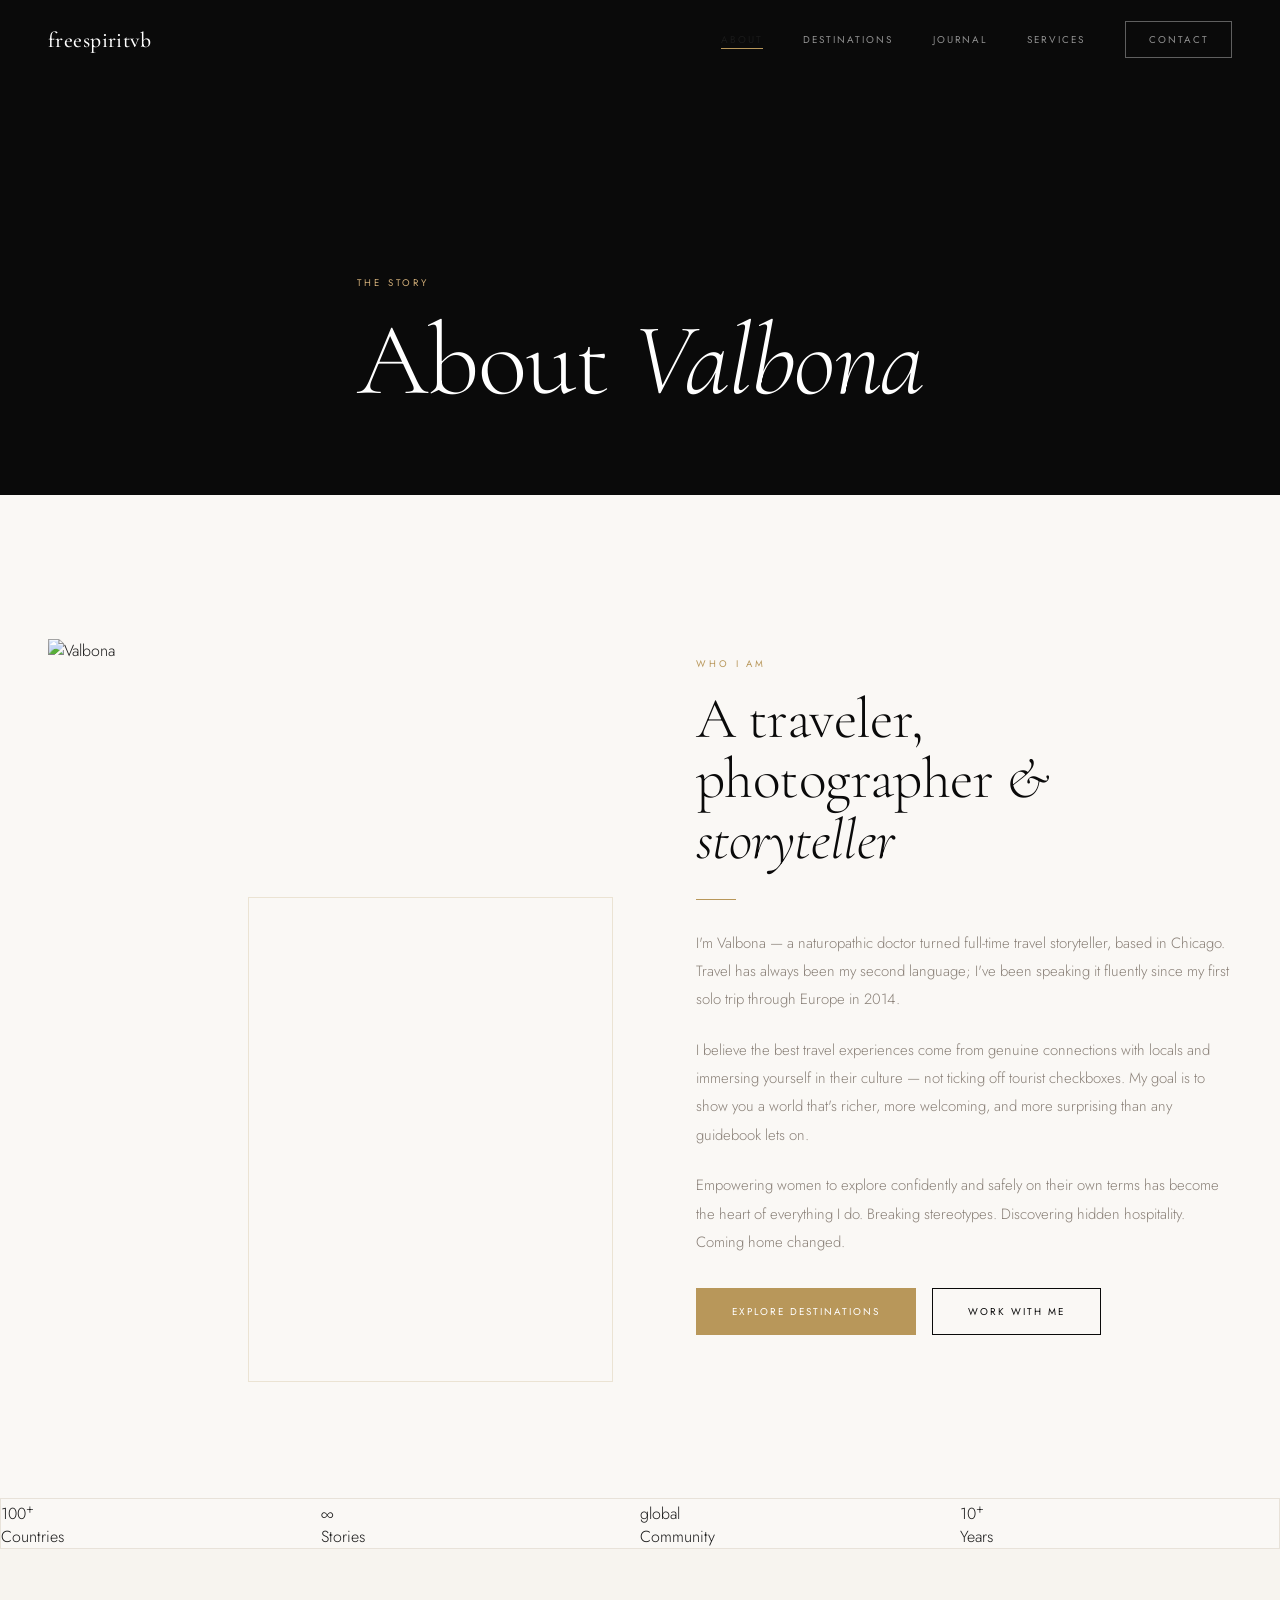
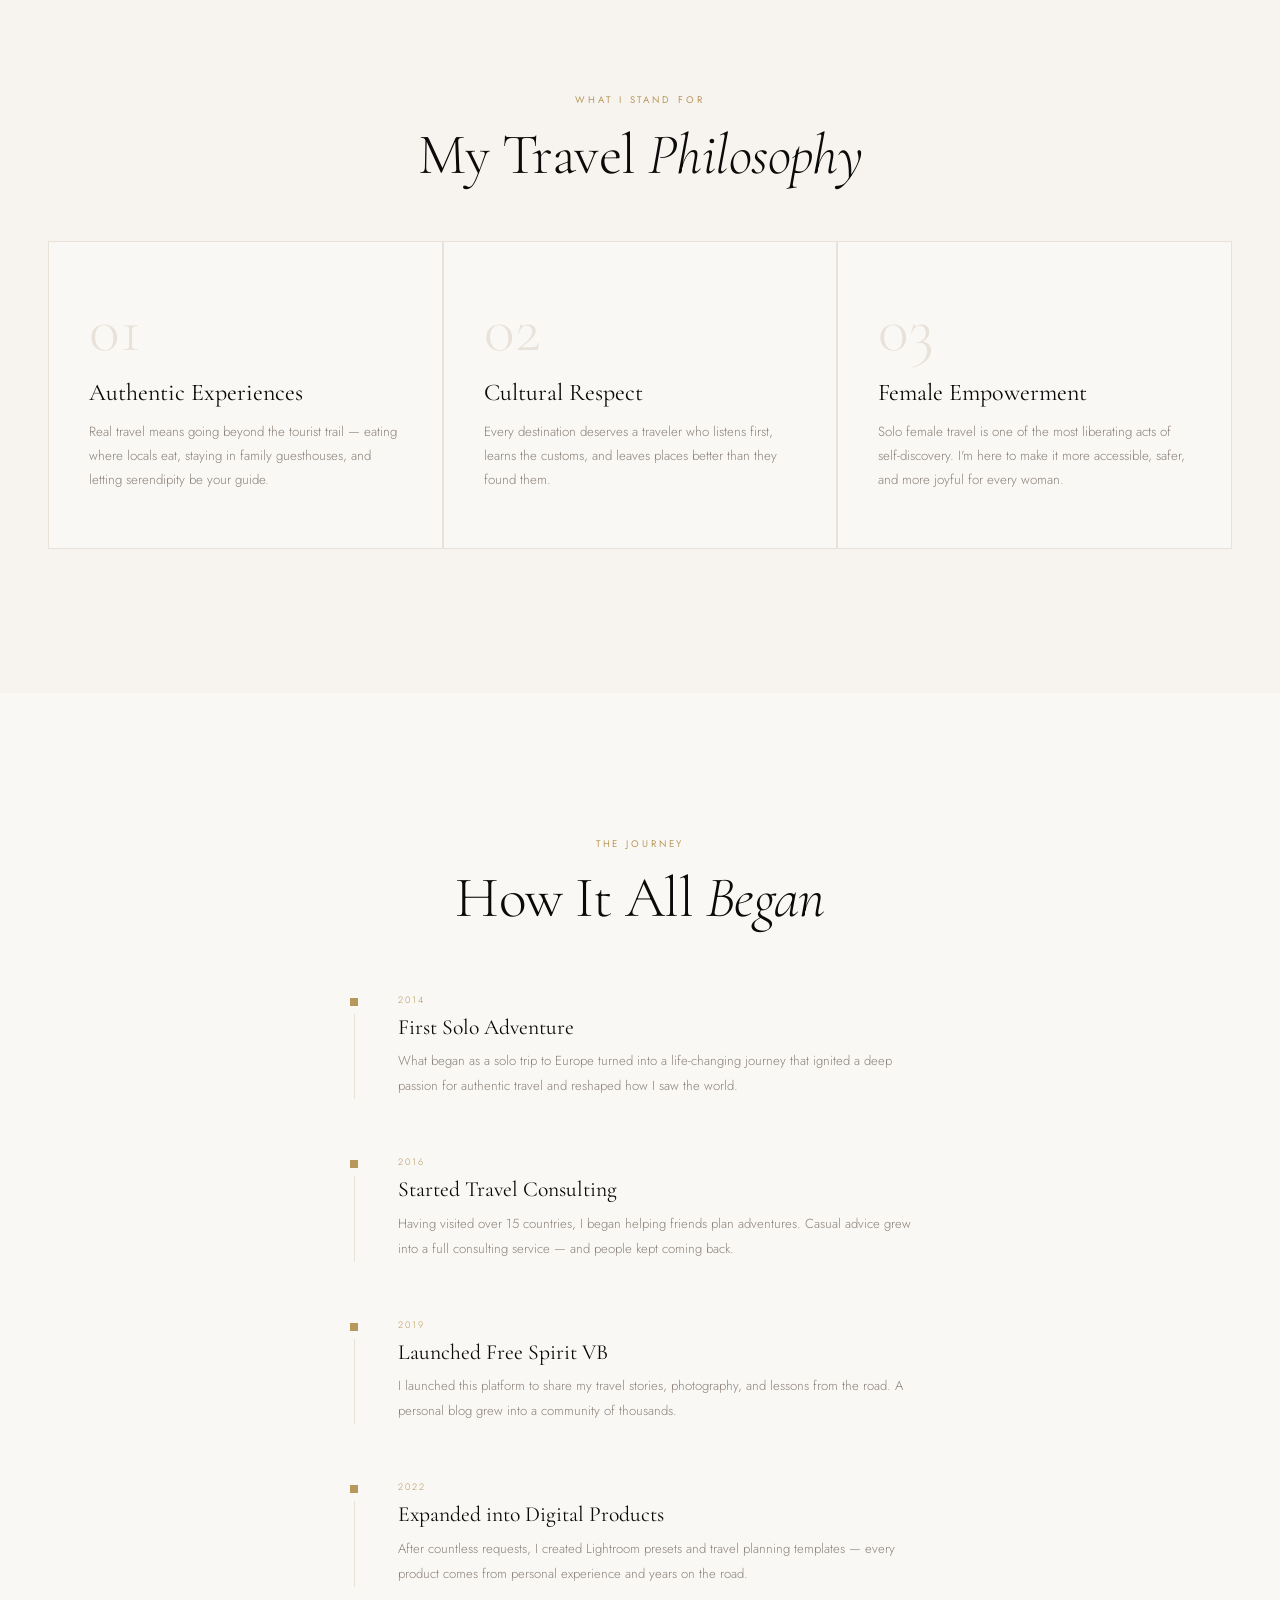
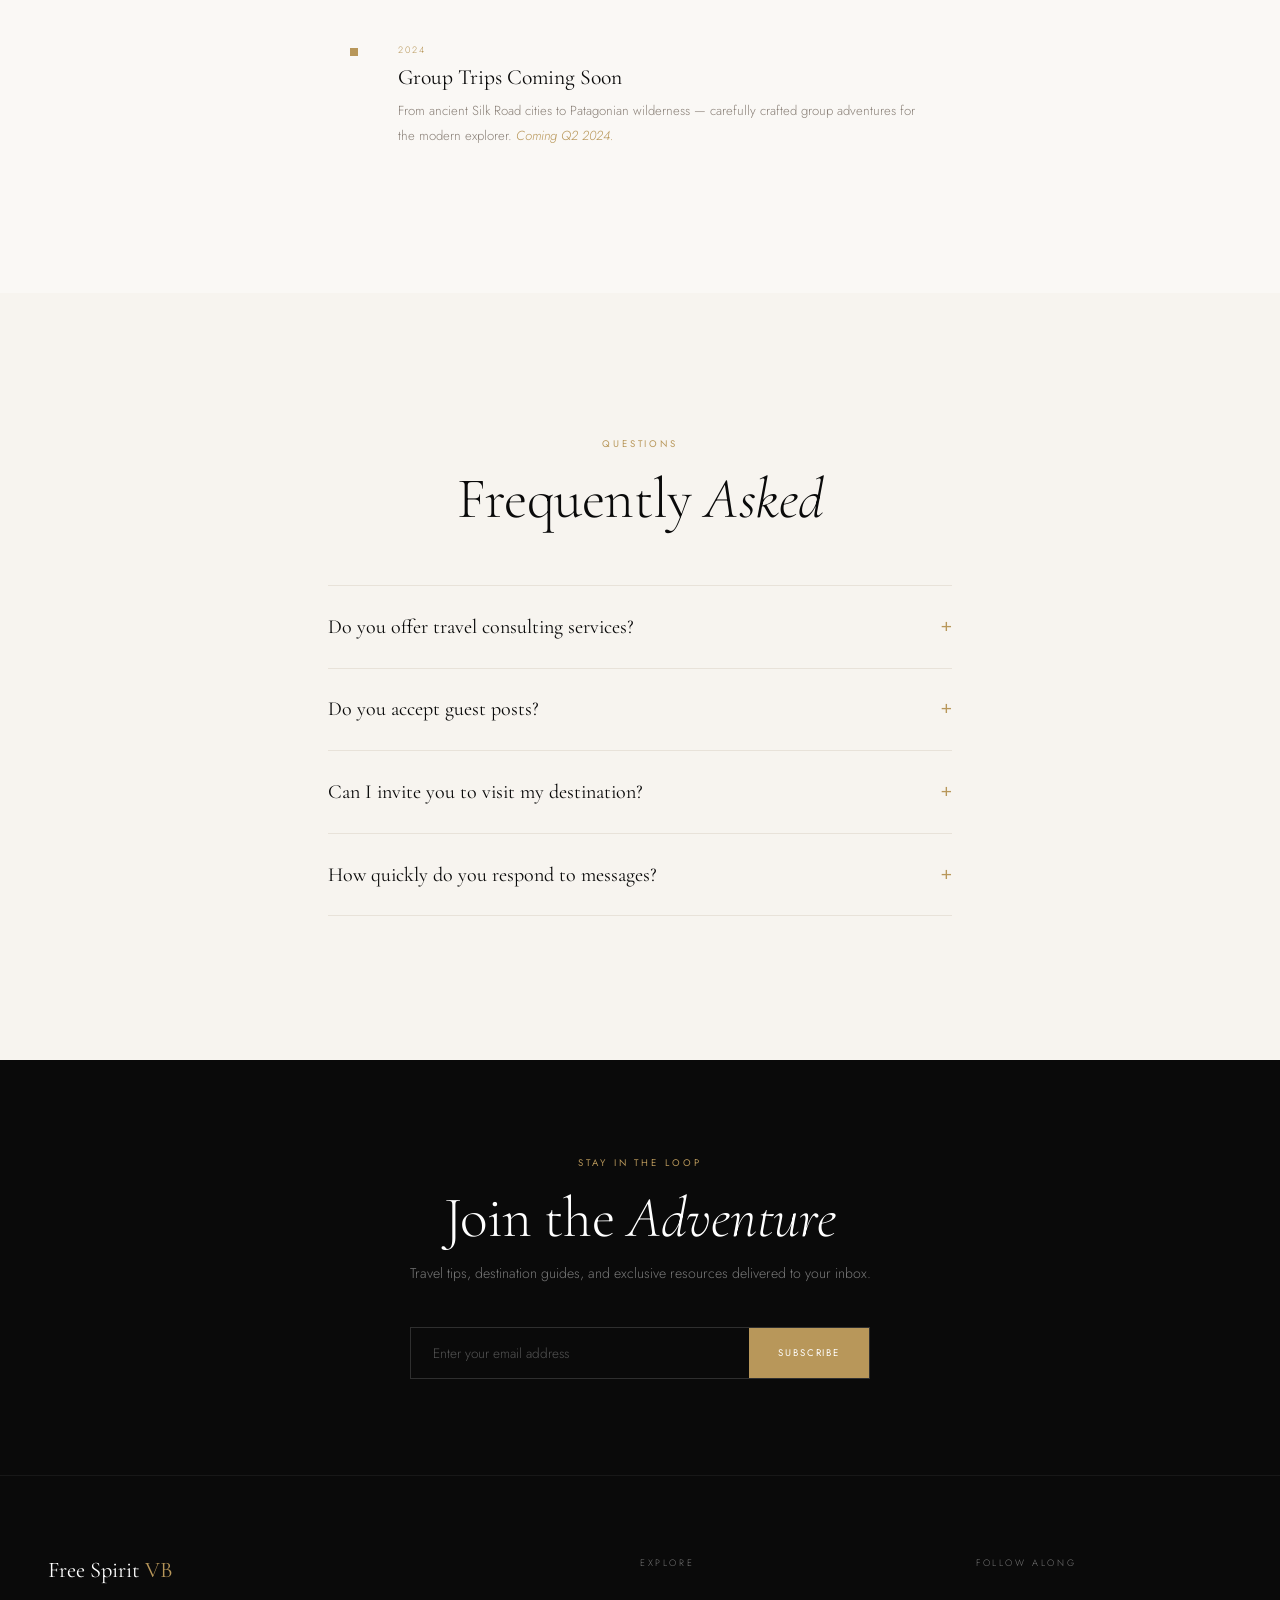
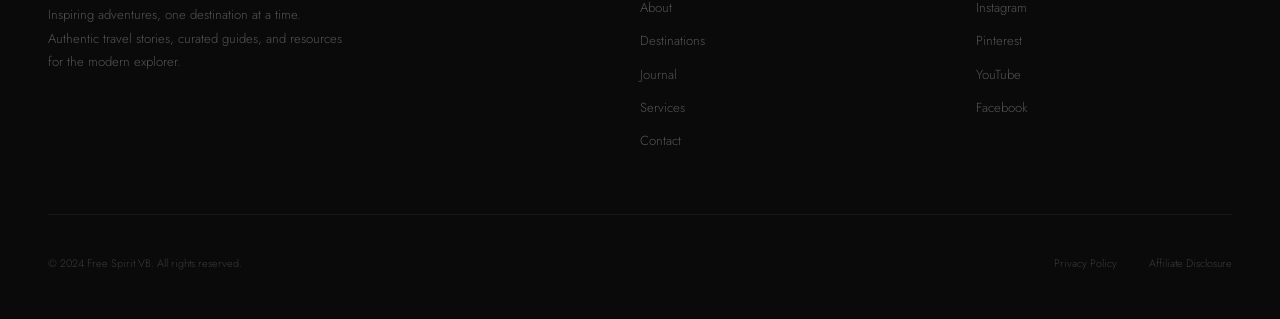
==== about.html @ e995cc36 "Update about.html" ====
<!DOCTYPE html>
<html lang="en">
<head>
  <meta charset="UTF-8" />
  <meta name="viewport" content="width=device-width, initial-scale=1.0" />
  <title>About — Free Spirit VB</title>
  <link rel="stylesheet" href="style.css" />
  <style>
    /* ---- ABOUT-SPECIFIC ---- */
    .about-intro { display: grid; grid-template-columns: 1fr 1fr; gap: 7rem; align-items: center; }
    .about-img-wrap { position: relative; }
    .about-img-wrap .img-zoom { aspect-ratio: 3/4; }
    .about-img-wrap .img-zoom img { width:100%;height:100%;object-fit:cover; }
    .about-frame { position:absolute;bottom:-1.8rem;right:-1.8rem;width:68%;height:68%;border:1px solid var(--border);z-index:-1; }
    .about-text p { font-size:.93rem;line-height:1.9;color:var(--text-muted);margin-bottom:1.4rem; }

    /* Values */
    .values-grid { display:grid;grid-template-columns:repeat(3,1fr);gap:2px;background:var(--stone-light);border:1px solid var(--stone-light); }
    .value-card { background:var(--warm-white);padding:3.5rem 2.5rem;transition:background .3s; }
    .value-card:hover { background:var(--off-white); }
    .value-num { font-family:'Cormorant Garamond',serif;font-size:4rem;font-weight:300;color:var(--stone-light);line-height:1;display:block;margin-bottom:1rem;transition:color .3s; }
    .value-card:hover .value-num { color:var(--gold);opacity:.4; }
    .value-title { font-family:'Cormorant Garamond',serif;font-size:1.5rem;font-weight:400;color:var(--black);margin-bottom:.8rem; }
    .value-desc { font-size:.83rem;line-height:1.8;color:var(--text-muted);font-weight:300; }

    /* Timeline */
    .timeline { max-width:580px;margin:0 auto; }
    .tl-item { display:flex;gap:2.5rem;padding-bottom:3.5rem;position:relative; }
    .tl-item:last-child { padding-bottom:0; }
    .tl-left { display:flex;flex-direction:column;align-items:center; }
    .tl-dot { width:8px;height:8px;background:var(--gold);border:1px solid var(--gold);flex-shrink:0;margin-top:5px; }
    .tl-line { width:1px;flex:1;background:var(--stone-light);margin-top:8px; }
    .tl-year { font-size:.58rem;letter-spacing:.2em;text-transform:uppercase;color:var(--gold);display:block;margin-bottom:.5rem; }
    .tl-title { font-family:'Cormorant Garamond',serif;font-size:1.35rem;font-weight:400;color:var(--black);margin-bottom:.6rem; }
    .tl-text { font-size:.82rem;line-height:1.9;color:var(--text-muted);font-weight:300; }

    /* Stats */
    .stats-bar { display:grid;grid-template-columns:repeat(4,1fr);border:1px solid var(--stone-light); }
    .stat-box { padding:3rem 2rem;text-align:center;border-right:1px solid var(--stone-light); }
    .stat-box:last-child { border-right:none; }
    .stat-n { font-family:'Cormorant Garamond',serif;font-size:3.2rem;font-weight:300;color:var(--black);line-height:1; }
    .stat-n sup { font-size:1.3rem;color:var(--gold); }
    .stat-l { font-size:.58rem;letter-spacing:.2em;text-transform:uppercase;color:var(--text-muted);margin-top:.5rem; }

    @media (max-width:1024px) {
      .about-intro { grid-template-columns:1fr;gap:3.5rem; }
      .about-frame { display:none; }
    }
    @media (max-width:768px) {
      .values-grid { grid-template-columns:1fr; }
      .stats-bar { grid-template-columns:repeat(2,1fr); }
      .stat-box:nth-child(2) { border-right:none; }
      .stat-box:nth-child(1),.stat-box:nth-child(2) { border-bottom:1px solid var(--stone-light); }
    }
  </style>
</head>
<body>



  <nav id="nav" class="nav-light">
    <a href="index.html" class="nav-logo">freespiritvb</a>
    <div class="nav-links">
      <a href="about.html" class="active">About</a>
      <a href="destinations.html">Destinations</a>
      <a href="journal.html">Journal</a>
      <a href="services.html">Services</a>
      <a href="contact.html" class="nav-cta">Contact</a>
    </div>
    <button class="menu-btn" id="menu-btn"><span></span><span></span></button>
  </nav>

  <div id="mobile-menu">
    <button id="mob-close" class="mob-close">✕</button>
    <a href="about.html">About</a>
    <a href="destinations.html">Destinations</a>
    <a href="journal.html">Journal</a>
    <a href="services.html">Services</a>
    <a href="contact.html">Contact</a>
  </div>

  <header class="page-hero">
    <div class="page-hero-bg" style="background-image:url('https://images.unsplash.com/photo-1488646953014-85cb44e25828?w=1800&q=80');"></div>
    <div class="page-hero-overlay"></div>
    <div class="page-hero-content container">
      <span class="eyebrow">The Story</span>
      <h1 class="section-title" style="color:#fff;font-size:clamp(3rem,8vw,7rem);">About <em>Valbona</em></h1>
    </div>
  </header>

  <section class="section-pad">
    <div class="container">
      <div class="about-intro">
        <div class="about-img-wrap reveal">
          <div class="img-zoom"><img src="https://images.unsplash.com/photo-1500835556837-99ac94a94552?w=900&q=85" alt="Valbona" loading="lazy"/></div>
          <div class="about-frame"></div>
        </div>
        <div class="reveal rv1">
          <span class="eyebrow">Who I Am</span>
          <h2 class="section-title">A traveler, photographer <em>& storyteller</em></h2>
          <span class="gold-line"></span>
          <div class="about-text">
            <p>I'm Valbona — a naturopathic doctor turned full-time travel storyteller, based in Chicago. Travel has always been my second language; I've been speaking it fluently since my first solo trip through Europe in 2014.</p>
            <p>I believe the best travel experiences come from genuine connections with locals and immersing yourself in their culture — not ticking off tourist checkboxes. My goal is to show you a world that's richer, more welcoming, and more surprising than any guidebook lets on.</p>
            <p>Empowering women to explore confidently and safely on their own terms has become the heart of everything I do. Breaking stereotypes. Discovering hidden hospitality. Coming home changed.</p>
          </div>
          <div style="display:flex;gap:1rem;flex-wrap:wrap;margin-top:2rem;">
            <a href="destinations.html" class="btn btn-gold">Explore Destinations</a>
            <a href="contact.html" class="btn btn-outline">Work With Me</a>
          </div>
        </div>
      </div>
    </div>
  </section>

  <div class="stats-bar reveal">
<div class="intro-stat"><div class="stat-num">100<sup>+</sup></div><div class="stat-lbl">Countries</div></div>
    <div class="intro-stat"><div class="stat-num">∞<sup></sup></div><div class="stat-lbl">Stories</div></div>
    <div class="intro-stat"><div class="stat-num">global<sup></sup></div><div class="stat-lbl">Community</div></div>
    <div class="intro-stat"><div class="stat-num">10<sup>+</sup></div><div class="stat-lbl">Years</div></div>
  </div>

  <section class="section-pad bg-off">
    <div class="container">
      <div style="text-align:center;margin-bottom:3.5rem;" class="reveal">
        <span class="eyebrow">What I Stand For</span>
        <h2 class="section-title">My Travel <em>Philosophy</em></h2>
      </div>
      <div class="values-grid reveal">
        <div class="value-card">
          <span class="value-num">01</span>
          <div class="value-title">Authentic Experiences</div>
          <p class="value-desc">Real travel means going beyond the tourist trail — eating where locals eat, staying in family guesthouses, and letting serendipity be your guide.</p>
        </div>
        <div class="value-card">
          <span class="value-num">02</span>
          <div class="value-title">Cultural Respect</div>
          <p class="value-desc">Every destination deserves a traveler who listens first, learns the customs, and leaves places better than they found them.</p>
        </div>
        <div class="value-card">
          <span class="value-num">03</span>
          <div class="value-title">Female Empowerment</div>
          <p class="value-desc">Solo female travel is one of the most liberating acts of self-discovery. I'm here to make it more accessible, safer, and more joyful for every woman.</p>
        </div>
      </div>
    </div>
  </section>

  <section class="section-pad">
    <div class="container">
      <div style="text-align:center;margin-bottom:4rem;" class="reveal">
        <span class="eyebrow">The Journey</span>
        <h2 class="section-title">How It All <em>Began</em></h2>
      </div>
      <div class="timeline">
        <div class="tl-item reveal">
          <div class="tl-left"><div class="tl-dot"></div><div class="tl-line"></div></div>
          <div><span class="tl-year">2014</span><div class="tl-title">First Solo Adventure</div><p class="tl-text">What began as a solo trip to Europe turned into a life-changing journey that ignited a deep passion for authentic travel and reshaped how I saw the world.</p></div>
        </div>
        <div class="tl-item reveal rv1">
          <div class="tl-left"><div class="tl-dot"></div><div class="tl-line"></div></div>
          <div><span class="tl-year">2016</span><div class="tl-title">Started Travel Consulting</div><p class="tl-text">Having visited over 15 countries, I began helping friends plan adventures. Casual advice grew into a full consulting service — and people kept coming back.</p></div>
        </div>
        <div class="tl-item reveal rv2">
          <div class="tl-left"><div class="tl-dot"></div><div class="tl-line"></div></div>
          <div><span class="tl-year">2019</span><div class="tl-title">Launched Free Spirit VB</div><p class="tl-text">I launched this platform to share my travel stories, photography, and lessons from the road. A personal blog grew into a community of thousands.</p></div>
        </div>
        <div class="tl-item reveal rv3">
          <div class="tl-left"><div class="tl-dot"></div><div class="tl-line"></div></div>
          <div><span class="tl-year">2022</span><div class="tl-title">Expanded into Digital Products</div><p class="tl-text">After countless requests, I created Lightroom presets and travel planning templates — every product comes from personal experience and years on the road.</p></div>
        </div>
        <div class="tl-item reveal rv4">
          <div class="tl-left"><div class="tl-dot"></div></div>
          <div><span class="tl-year">2024</span><div class="tl-title">Group Trips Coming Soon</div><p class="tl-text">From ancient Silk Road cities to Patagonian wilderness — carefully crafted group adventures for the modern explorer. <span style="color:var(--gold);font-style:italic;">Coming Q2 2024.</span></p></div>
        </div>
      </div>
    </div>
  </section>

  <section class="section-pad bg-off">
    <div class="container" style="max-width:720px;">
      <div style="text-align:center;margin-bottom:3.5rem;" class="reveal">
        <span class="eyebrow">Questions</span>
        <h2 class="section-title">Frequently <em>Asked</em></h2>
      </div>
      <div class="reveal">
        <div class="faq-item">
          <button class="faq-btn" data-faq="1"><span class="faq-question">Do you offer travel consulting services?</span><span class="faq-icon" id="faq-icon-1">+</span></button>
          <div id="faq-1" class="faq-body"><div><p>Yes! I offer one-on-one travel consulting calls where we discuss your upcoming trip, review your itinerary, and I share insider tips based on your interests and travel style.</p></div></div>
        </div>
        <div class="faq-item">
          <button class="faq-btn" data-faq="2"><span class="faq-question">Do you accept guest posts?</span><span class="faq-icon" id="faq-icon-2">+</span></button>
          <div id="faq-2" class="faq-body"><div><p>I occasionally feature guest posts from fellow travelers with unique perspectives. Reach out through the contact page with your pitch — I love featuring diverse voices in the community.</p></div></div>
        </div>
        <div class="faq-item">
          <button class="faq-btn" data-faq="3"><span class="faq-question">Can I invite you to visit my destination?</span><span class="faq-icon" id="faq-icon-3">+</span></button>
          <div id="faq-3" class="faq-body"><div><p>I'm open to press trips and partnerships that align with my values of authentic travel, cultural respect, and sustainable tourism. Use the contact page to get in touch.</p></div></div>
        </div>
        <div class="faq-item">
          <button class="faq-btn" data-faq="4"><span class="faq-question">How quickly do you respond to messages?</span><span class="faq-icon" id="faq-icon-4">+</span></button>
          <div id="faq-4" class="faq-body"><div><p>I typically respond within 24–48 hours. During active travel periods response times may be slightly longer — I appreciate your patience.</p></div></div>
        </div>
      </div>
    </div>
  </section>

  <div class="newsletter-strip reveal">
    <div class="container">
      <span class="eyebrow" style="color:var(--gold);">Stay in the Loop</span>
      <h2 class="section-title" style="color:#fff;margin-bottom:.8rem;">Join the <em>Adventure</em></h2>
      <p>Travel tips, destination guides, and exclusive resources delivered to your inbox.</p>
      <div class="newsletter-form">
        <input type="email" placeholder="Enter your email address" />
        <button type="button">Subscribe</button>
      </div>
    </div>
  </div>

  <footer>
    <div class="footer-inner">
      <div class="footer-grid">
        <div>
          <a href="index.html" class="footer-logo">Free Spirit <span class="accent">VB</span></a>
          <p class="footer-desc">Inspiring adventures, one destination at a time. Authentic travel stories, curated guides, and resources for the modern explorer.</p>
        </div>
        <div>
          <div class="footer-heading">Explore</div>
          <div class="footer-links">
            <a href="about.html">About</a>
            <a href="destinations.html">Destinations</a>
            <a href="journal.html">Journal</a>
            <a href="services.html">Services</a>
            <a href="contact.html">Contact</a>
          </div>
        </div>
        <div>
          <div class="footer-heading">Follow Along</div>
          <div class="footer-links">
            <a href="#">Instagram</a><a href="#">Pinterest</a><a href="#">YouTube</a><a href="#">Facebook</a>
          </div>
        </div>
      </div>
      <div class="footer-bottom">
        <p class="footer-copy">&copy; 2024 Free Spirit VB. All rights reserved.</p>
        <div class="footer-legal"><a href="#">Privacy Policy</a><a href="#">Affiliate Disclosure</a></div>
      </div>
    </div>
  </footer>

  <script src="main.js"></script>
</body>
</html>
---- style.css ----
/* ============================================
   FREE SPIRIT VB — Shared Styles
   Modern Minimalist Luxury
   ============================================ */

@import url('https://fonts.googleapis.com/css2?family=Cormorant+Garamond:ital,wght@0,300;0,400;0,500;0,600;1,300;1,400;1,500&family=Jost:wght@200;300;400;500&family=Parisienne&display=swap');

/* ===== RESET & BASE ===== */
*, *::before, *::after { box-sizing: border-box; margin: 0; padding: 0; }
html { scroll-behavior: smooth; font-size: 16px; }
body {
  font-family: 'Jost', sans-serif;
  font-weight: 300;
  color: var(--text);
  background: var(--warm-white);
  -webkit-font-smoothing: antialiased;
  cursor: url('data:image/svg+xml;utf8,<svg xmlns="http://www.w3.org/2000/svg" width="24" height="24" viewBox="0 0 24 24"><path d="M 2 2 L 14 14 L 9 14 L 12 21 L 9 22 L 6 15 L 2 19 Z" fill="white" stroke="rgba(0,0,0,0.25)" stroke-width="1"/></svg>') 2 2, auto !important;
}

/* Use the standard OS pointing hand for links and buttons */
a, button, [role="button"], input, select, textarea {
  cursor: pointer !important;
}
img { display: block; max-width: 100%; }
a { text-decoration: none; }
::selection { background: var(--gold); color: #fff; }

/* ===== TOKENS ===== */
:root {
  --black:       #0a0a0a;
  --off-white:   #f7f4ef;
  --warm-white:  #faf8f5;
  --stone:       #c8bfb0;
  --stone-light: #e8e2d9;
  --gold:        #b8975a;
  --gold-light:  #d4b07a;
  --text:        #1a1a1a;
  --text-muted:  #8a8078;
  --border:      rgba(184,151,90,0.22);

  --nav-h: 80px;
  --max-w: 1280px;
  --pad-x: 3rem;
  --section: 9rem;
  --section-sm: 6rem;
}

/* ===== TYPOGRAPHY ===== */
h1, h2, h3, h4 { font-family: 'Cormorant Garamond', serif; font-weight: 400; }
.script  { font-family: 'Parisienne', cursive; }

.eyebrow {
  display: block;
  font-family: 'Jost', sans-serif;
  font-size: 0.6rem;
  font-weight: 400;
  letter-spacing: 0.3em;
  text-transform: uppercase;
  color: var(--gold);
  margin-bottom: 1.1rem;
}
.section-title {
  font-size: clamp(2.2rem, 4.5vw, 4rem);
  font-weight: 300;
  line-height: 1.05;
  letter-spacing: -0.01em;
  color: var(--black);
}
.section-title em { font-style: italic; }
.gold-line {
  display: block;
  width: 40px;
  height: 1px;
  background: var(--gold);
  margin: 1.8rem 0;
}
.lead {
  font-size: 0.95rem;
  line-height: 1.9;
  color: var(--text-muted);
  font-weight: 300;
}

/* ===== LAYOUT ===== */
.container {
  max-width: var(--max-w);
  margin: 0 auto;
  padding: 0 var(--pad-x);
}
.section-pad  { padding: var(--section) 0; }
.section-sm   { padding: var(--section-sm) 0; }
.bg-off       { background: var(--off-white); }
.bg-dark      { background: var(--black); }

/* ===== CUSTOM CURSOR ===== */
.cursor {
  width: 8px; height: 8px;
  background: var(--gold);
  border-radius: 50%;
  position: fixed; top: 0; left: 0;
  pointer-events: none; z-index: 9999;
  transform: translate(-50%,-50%);
  transition: width .3s, height .3s;
  mix-blend-mode: multiply;
}
.cursor-ring {
  width: 34px; height: 34px;
  border: 1px solid var(--gold);
  border-radius: 50%;
  position: fixed; top: 0; left: 0;
  pointer-events: none; z-index: 9998;
  transform: translate(-50%,-50%);
  transition: all .12s ease;
  opacity: .45;
}

/* ===== NAVIGATION ===== */
#nav {
  position: fixed; top: 0; inset-inline: 0;
  z-index: 200;
  height: var(--nav-h);
  display: flex; align-items: center; justify-content: space-between;
  padding: 0 var(--pad-x);
  transition: background .5s, border-color .5s;
  border-bottom: 1px solid transparent;
}
#nav.scrolled {
  background: rgba(250,248,245,.93);
  backdrop-filter: blur(20px);
  border-color: var(--border);
}
#nav.scrolled .nav-logo { color: var(--black); }
#nav.scrolled .nav-links a { color: var(--text-muted); }
#nav.scrolled .nav-links a:hover { color: var(--black); }
#nav.scrolled .nav-cta { border-color: var(--black); color: var(--black); }

/* Light (over dark hero) */
.nav-light .nav-logo { color: #fff; }
.nav-light .nav-logo .accent { color: var(--gold-light); }
.nav-light .nav-links a { color: rgba(255,255,255,.55); }
.nav-light .nav-links a:hover { color: #fff; }
.nav-light .nav-cta { border-color: rgba(255,255,255,.35); color: #fff; }
.nav-light .menu-btn span { background: #fff; }

/* Dark (over light bg) */
.nav-dark .nav-logo { color: var(--black); }
.nav-dark .nav-logo .accent { color: var(--gold); }
.nav-dark .nav-links a { color: var(--text-muted); }
.nav-dark .nav-links a:hover { color: var(--black); }
.nav-dark .nav-cta { border-color: var(--black); color: var(--black); }
.nav-dark .menu-btn span { background: var(--black); }

.nav-logo {
  font-family: 'Cormorant Garamond', serif;
  font-size: 1.35rem;
  font-weight: 500;
  letter-spacing: .02em;
  color: #fff;
  transition: color .3s;
}
.nav-logo .accent { color: var(--gold-light); }
.nav-links { display: flex; align-items: center; gap: 2.5rem; }
.nav-links a {
  font-size: 0.62rem;
  font-weight: 400;
  letter-spacing: .2em;
  text-transform: uppercase;
  color: rgba(255,255,255,.55);
  transition: color .3s;
  position: relative;
}
.nav-links a::after {
  content: '';
  position: absolute; bottom: -2px; left: 0; right: 0;
  height: 1px; background: var(--gold);
  transform: scaleX(0); transform-origin: left;
  transition: transform .3s cubic-bezier(.16,1,.3,1);
}
.nav-links a:hover::after, .nav-links a.active::after { transform: scaleX(1); }
.nav-links a.active { color: inherit; }
.nav-cta {
  font-size: 0.62rem;
  font-weight: 400;
  letter-spacing: .2em;
  text-transform: uppercase;
  color: #fff;
  border: 1px solid rgba(255,255,255,.35);
  padding: .6rem 1.4rem;
  transition: all .3s;
  
}
.nav-cta:hover { background: #fff; color: var(--black) !important; }
.nav-cta::after { display: none !important; }

/* Mobile menu btn */
.menu-btn {
  display: none; flex-direction: column; gap: 5px;
  background: none; border: none;  padding: 4px;
}
.menu-btn span { display: block; width: 22px; height: 1px; background: #fff; transition: all .3s; }
#mobile-menu {
  display: none; position: fixed; inset: 0; z-index: 199;
  background: var(--off-white);
  padding: 7rem 2rem 3rem;
  flex-direction: column; gap: 2rem;
}
#mobile-menu.open { display: flex; }
#mobile-menu a {
  font-family: 'Cormorant Garamond', serif;
  font-size: 2.8rem; font-weight: 300;
  color: var(--black);
  transition: color .3s;
}
#mobile-menu a:hover { color: var(--gold); }
#mobile-menu .mob-close {
  position: absolute; top: 2rem; right: 2rem;
  font-size: 1.5rem; color: var(--text-muted); 
  background: none; border: none;
}

/* ===== PAGE HERO (inner pages) ===== */
.page-hero {
  min-height: 55vh;
  display: flex; align-items: flex-end;
  position: relative; overflow: hidden;
  background: var(--black);
  padding-bottom: 5rem;
}
.page-hero-bg {
  position: absolute; inset: 0;
  background-size: cover; background-position: center;
  opacity: .4;
}
.page-hero-overlay {
  position: absolute; inset: 0;
  background: linear-gradient(to bottom, rgba(10,10,10,.25) 0%, rgba(10,10,10,.65) 100%);
}
.page-hero-content {
  position: relative; z-index: 1;
}
.page-hero-content .eyebrow { color: var(--gold-light); }
.page-hero-content .section-title { color: #fff; font-size: clamp(3rem, 7vw, 6.5rem); }

/* ===== BUTTONS ===== */
.btn {
  display: inline-flex; align-items: center; gap: .5rem;
  font-family: 'Jost', sans-serif;
  font-size: 0.62rem;
  font-weight: 400;
  letter-spacing: .2em;
  text-transform: uppercase;
  padding: .95rem 2.2rem;

  transition: all .35s cubic-bezier(.16,1,.3,1);
}
.btn-gold  { background: var(--gold); color: #fff; border: 1px solid var(--gold); }
.btn-gold:hover { background: var(--gold-light); border-color: var(--gold-light); transform: translateY(-2px); }
.btn-dark  { background: var(--black); color: #fff; border: 1px solid var(--black); }
.btn-dark:hover { background: #222; transform: translateY(-2px); }
.btn-outline { border: 1px solid var(--black); color: var(--black); }
.btn-outline:hover { background: var(--black); color: #fff; }
.btn-outline-light { border: 1px solid rgba(255,255,255,.35); color: #fff; }
.btn-outline-light:hover { background: #fff; color: var(--black); }

/* ===== SCROLL REVEAL ===== */
.reveal {
  opacity: 0; transform: translateY(22px);
  transition: opacity .8s cubic-bezier(.16,1,.3,1), transform .8s cubic-bezier(.16,1,.3,1);
}
.reveal.visible { opacity: 1; transform: none; }
.rv1 { transition-delay: .1s; }
.rv2 { transition-delay: .2s; }
.rv3 { transition-delay: .3s; }
.rv4 { transition-delay: .4s; }

/* ===== NEWSLETTER STRIP ===== */
.newsletter-strip {
  background: var(--black);
  text-align: center;
  padding: 6rem 2rem;
}
.newsletter-strip .section-title { color: #fff; margin-bottom: 1rem; }
.newsletter-strip p { color: rgba(255,255,255,.45); font-size: .88rem; line-height: 1.8; max-width: 480px; margin: 0 auto 2.5rem; }
.newsletter-form {
  display: flex; max-width: 460px; margin: 0 auto;
  border: 1px solid rgba(255,255,255,.15);
}
.newsletter-form input {
  flex: 1; background: transparent; border: none;
  color: #fff; font-family: 'Jost', sans-serif;
  font-size: .85rem; font-weight: 300;
  padding: .95rem 1.4rem; outline: none;
}
.newsletter-form input::placeholder { color: rgba(255,255,255,.3); }
.newsletter-form button {
  background: var(--gold); border: none; color: #fff;
  padding: .95rem 1.8rem;
  font-family: 'Jost', sans-serif; font-size: .6rem;
  letter-spacing: .2em; text-transform: uppercase; font-weight: 400;
 transition: background .3s; white-space: nowrap;
}
.newsletter-form button:hover { background: var(--gold-light); }

/* ===== FOOTER ===== */
footer {
  background: var(--black);
  border-top: 1px solid rgba(255,255,255,.06);
  padding: 5rem var(--pad-x) 3rem;
}
.footer-inner {
  max-width: var(--max-w); margin: 0 auto;
}
.footer-grid {
  display: grid; grid-template-columns: 2fr 1fr 1fr;
  gap: 5rem; margin-bottom: 4rem;
}
.footer-logo {
  font-family: 'Cormorant Garamond', serif;
  font-size: 1.4rem; font-weight: 400;
  color: #fff; display: block; margin-bottom: 1.25rem;
}
.footer-logo .accent { color: var(--gold); }
.footer-desc { font-size: .82rem; line-height: 1.8; color: rgba(255,255,255,.3); max-width: 300px; font-weight: 300; }
.footer-heading { font-size: .58rem; letter-spacing: .28em; text-transform: uppercase; color: rgba(255,255,255,.45); margin-bottom: 1.8rem; }
.footer-links { display: flex; flex-direction: column; gap: .9rem; }
.footer-links a { font-size: .82rem; color: rgba(255,255,255,.3); transition: color .3s; font-weight: 300; }
.footer-links a:hover { color: var(--gold-light); }
.footer-bottom {
  padding-top: 2.5rem;
  border-top: 1px solid rgba(255,255,255,.06);
  display: flex; align-items: center; justify-content: space-between;
}
.footer-copy { font-size: .68rem; color: rgba(255,255,255,.2); }
.footer-legal { display: flex; gap: 2rem; }
.footer-legal a { font-size: .68rem; color: rgba(255,255,255,.2); transition: color .3s; }
.footer-legal a:hover { color: var(--gold); }

/* ===== FAQ ===== */
.faq-item { border-bottom: 1px solid var(--stone-light); }
.faq-item:first-child { border-top: 1px solid var(--stone-light); }
.faq-btn {
  width: 100%; display: flex; align-items: center; justify-content: space-between;
  padding: 1.8rem 0; background: none; border: none; text-align: left;
}
.faq-question { font-family: 'Cormorant Garamond', serif; font-size: 1.25rem; font-weight: 400; color: var(--black); }
.faq-icon { font-size: 1.2rem; color: var(--gold); transition: transform .3s; flex-shrink: 0; margin-left: 2rem; font-weight: 300; }
.faq-icon.open { transform: rotate(45deg); }
.faq-body {
  display: grid; grid-template-rows: 0fr;
  transition: grid-template-rows .4s cubic-bezier(.16,1,.3,1);
}
.faq-body.open { grid-template-rows: 1fr; }
.faq-body > div { overflow: hidden; }
.faq-body p { padding-bottom: 1.8rem; font-size: .85rem; line-height: 1.9; color: var(--text-muted); font-weight: 300; max-width: 600px; }

/* ===== CARD HELPERS ===== */
.img-zoom { overflow: hidden; }
.img-zoom img { transition: transform .8s cubic-bezier(.16,1,.3,1); }
.img-zoom:hover img { transform: scale(1.05); }

/* ===== RESPONSIVE ===== */
@media (max-width: 1024px) {
  :root { --pad-x: 2rem; }
  .footer-grid { grid-template-columns: 1fr 1fr; gap: 3rem; }
}
@media (max-width: 768px) {
  :root { --pad-x: 1.5rem; --section: 5rem; --section-sm: 4rem; }
  .menu-btn { display: flex; }
  .nav-links { display: none; }
  body { cursor: auto; }
  .cursor, .cursor-ring { display: none; }
  .footer-grid { grid-template-columns: 1fr; gap: 2.5rem; }
  .footer-bottom { flex-direction: column; gap: 1rem; text-align: center; }
  footer { padding: 4rem var(--pad-x) 2.5rem; }
  .newsletter-form { flex-direction: column; border: none; }
  .newsletter-form input { border: 1px solid rgba(255,255,255,.15); }
  .newsletter-form button { padding: 1rem; }
}
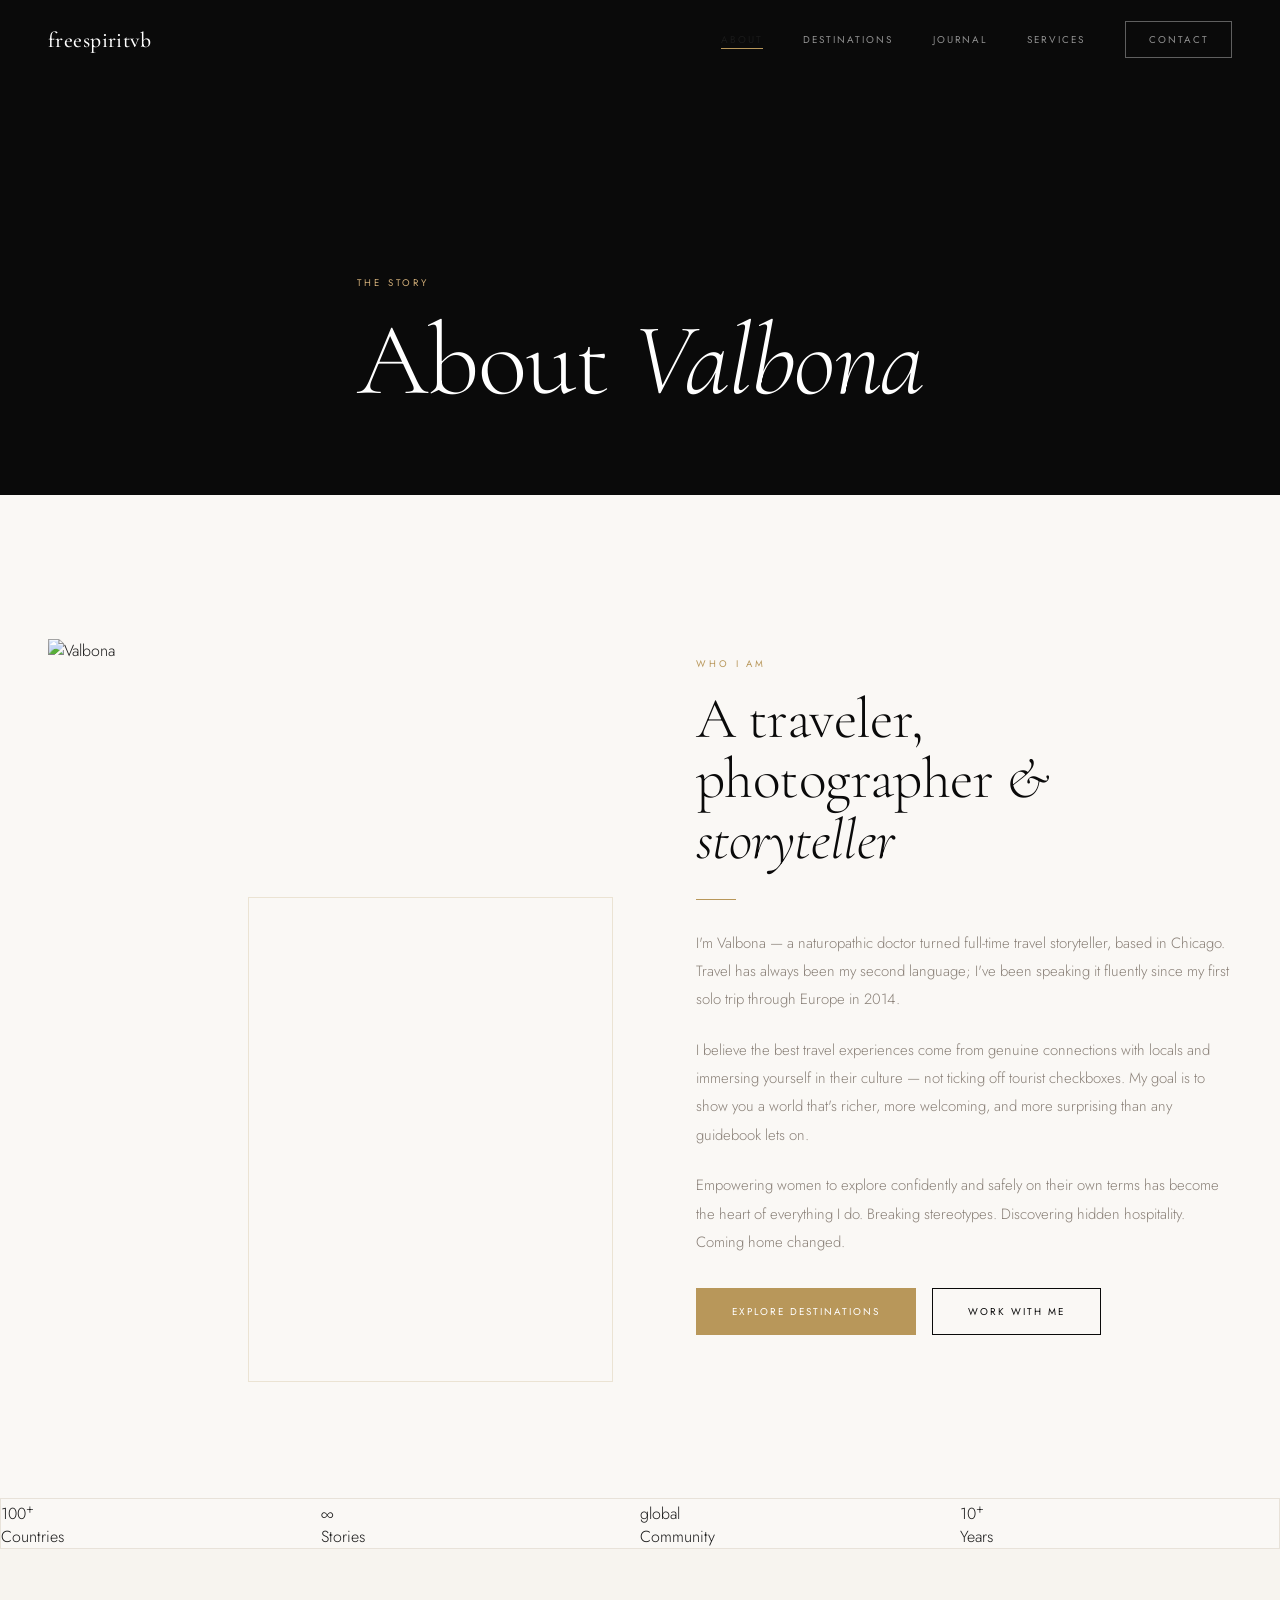
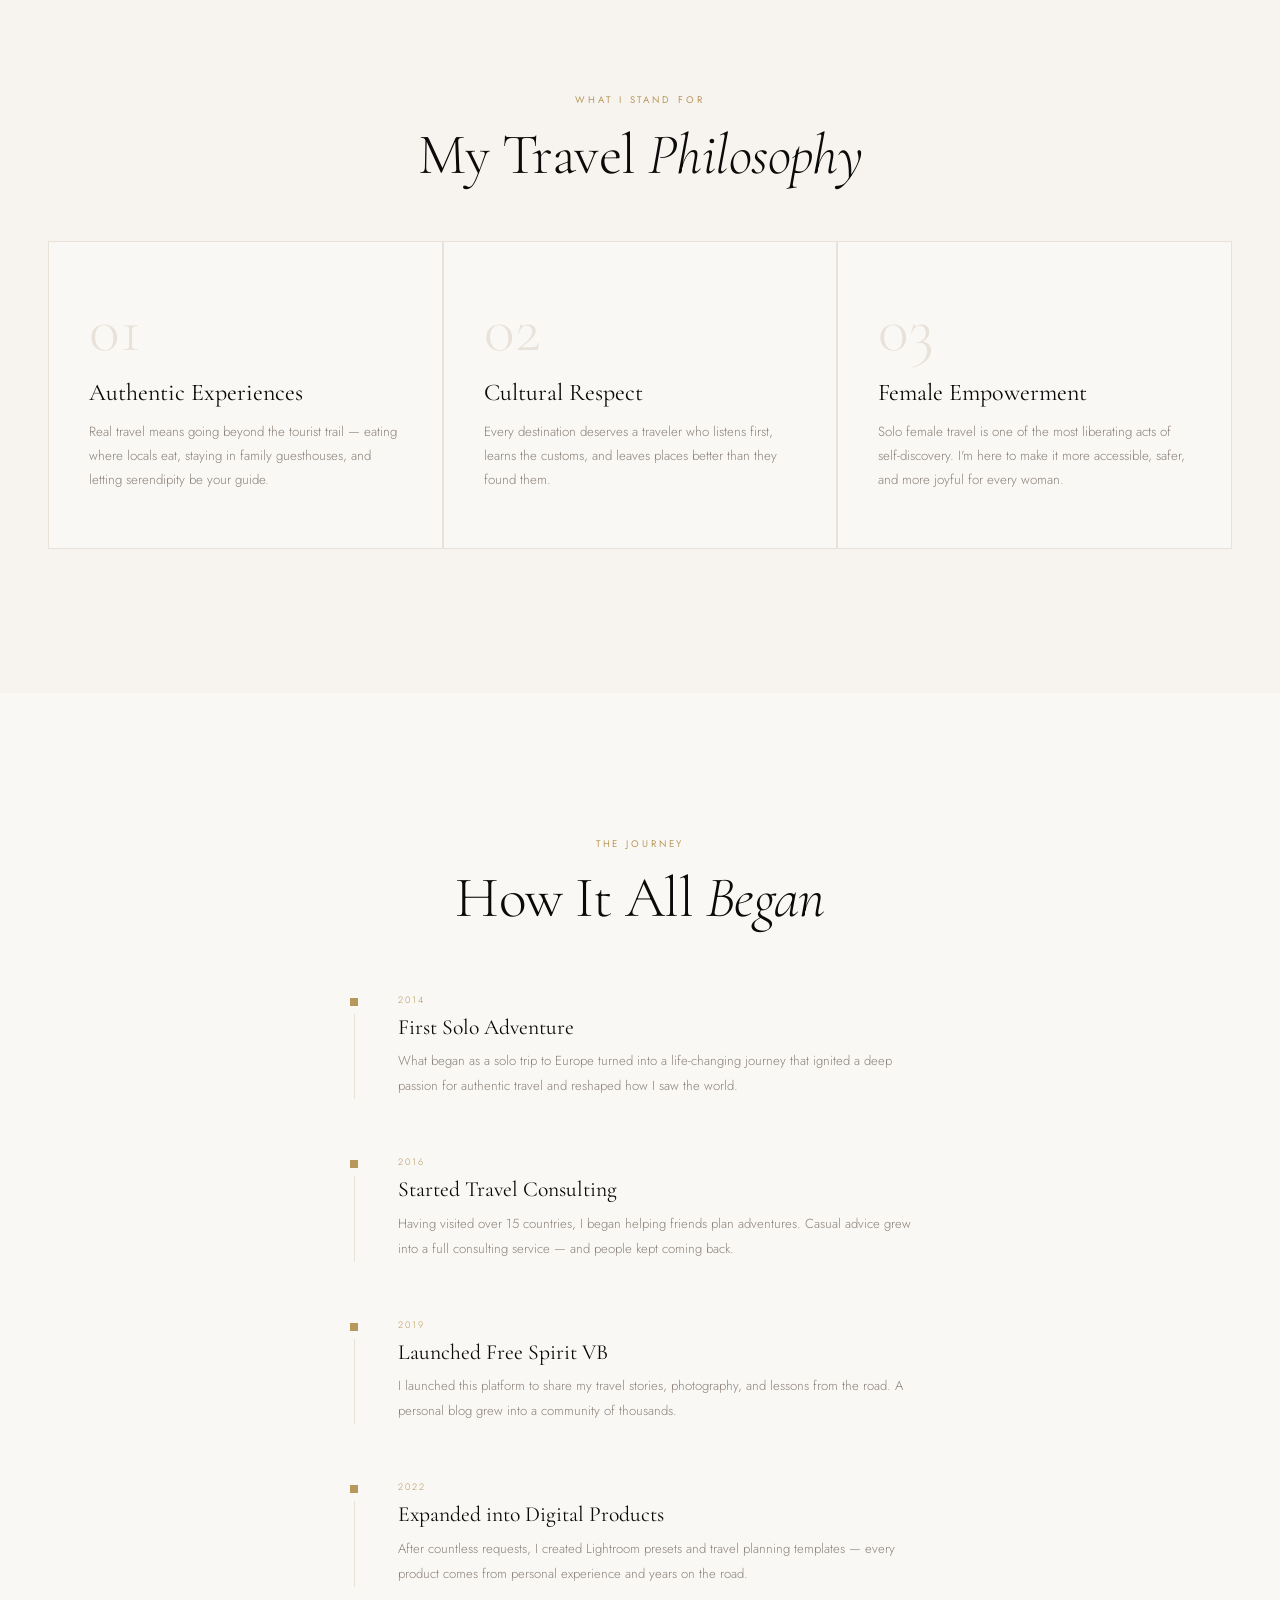
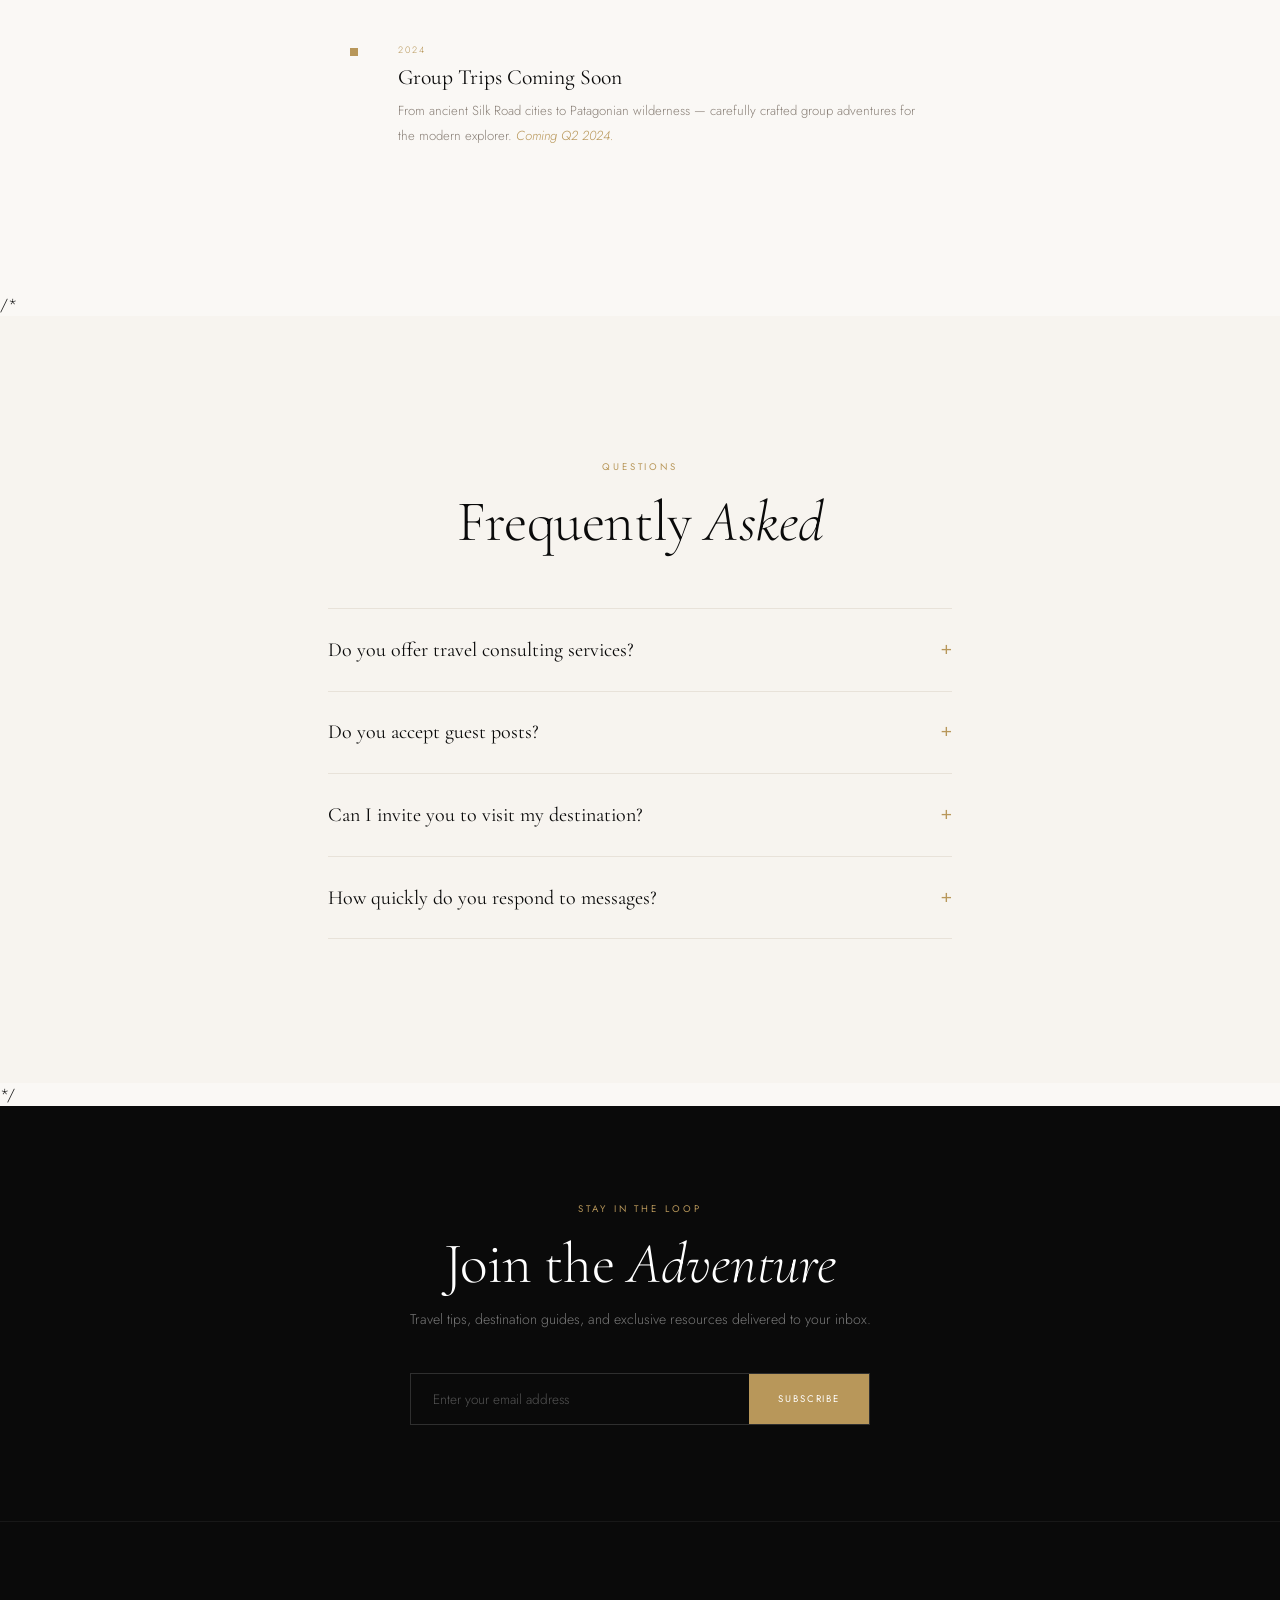
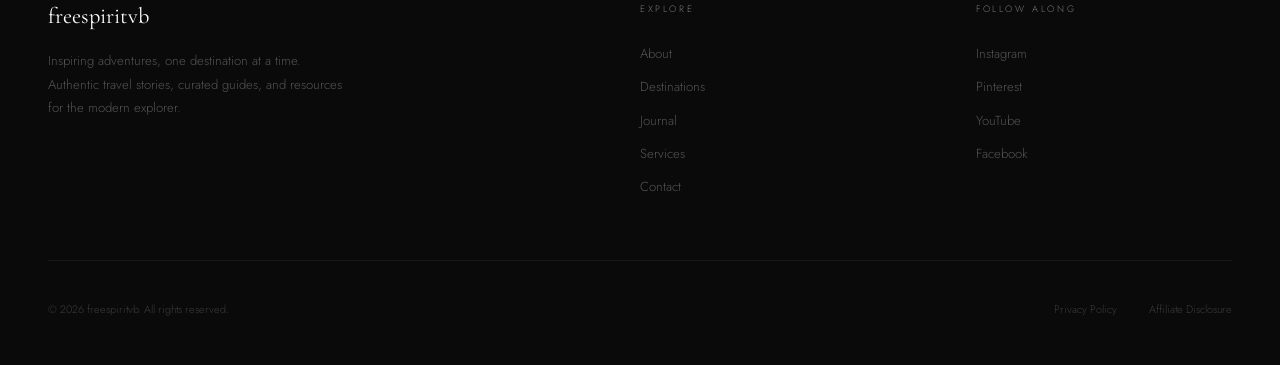
==== commit cca3d63a: "Update about.html" ====
--- a/about.html
+++ b/about.html
@@ -177,6 +177,7 @@
     </div>
   </section>
 
+  /*
   <section class="section-pad bg-off">
     <div class="container" style="max-width:720px;">
       <div style="text-align:center;margin-bottom:3.5rem;" class="reveal">
@@ -203,6 +204,7 @@
       </div>
     </div>
   </section>
+  */ 
 
   <div class="newsletter-strip reveal">
     <div class="container">
@@ -220,7 +222,7 @@
     <div class="footer-inner">
       <div class="footer-grid">
         <div>
-          <a href="index.html" class="footer-logo">Free Spirit <span class="accent">VB</span></a>
+          <a href="index.html" class="footer-logo"> freespiritvb </a>
           <p class="footer-desc">Inspiring adventures, one destination at a time. Authentic travel stories, curated guides, and resources for the modern explorer.</p>
         </div>
         <div>
@@ -241,7 +243,7 @@
         </div>
       </div>
       <div class="footer-bottom">
-        <p class="footer-copy">&copy; 2024 Free Spirit VB. All rights reserved.</p>
+        <p class="footer-copy">&copy; 2026 freespiritvb. All rights reserved.</p>
         <div class="footer-legal"><a href="#">Privacy Policy</a><a href="#">Affiliate Disclosure</a></div>
       </div>
     </div>
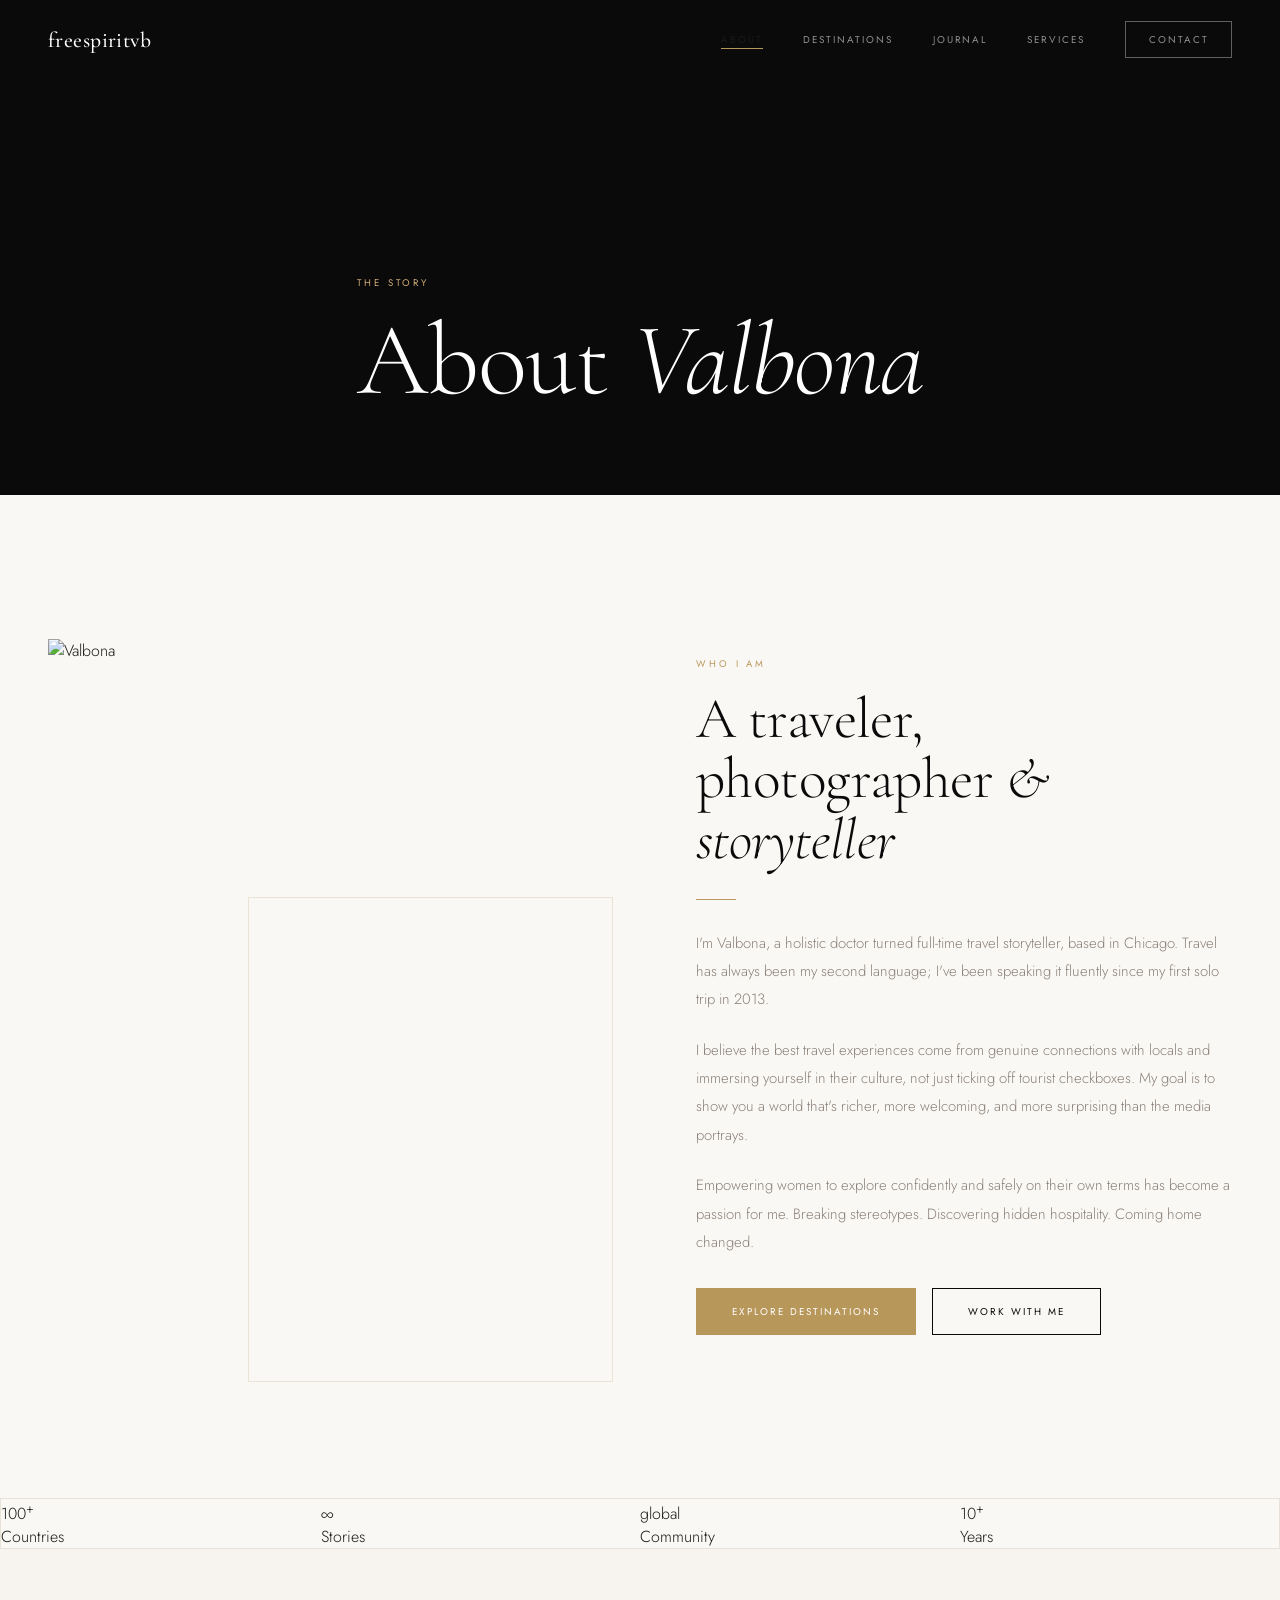
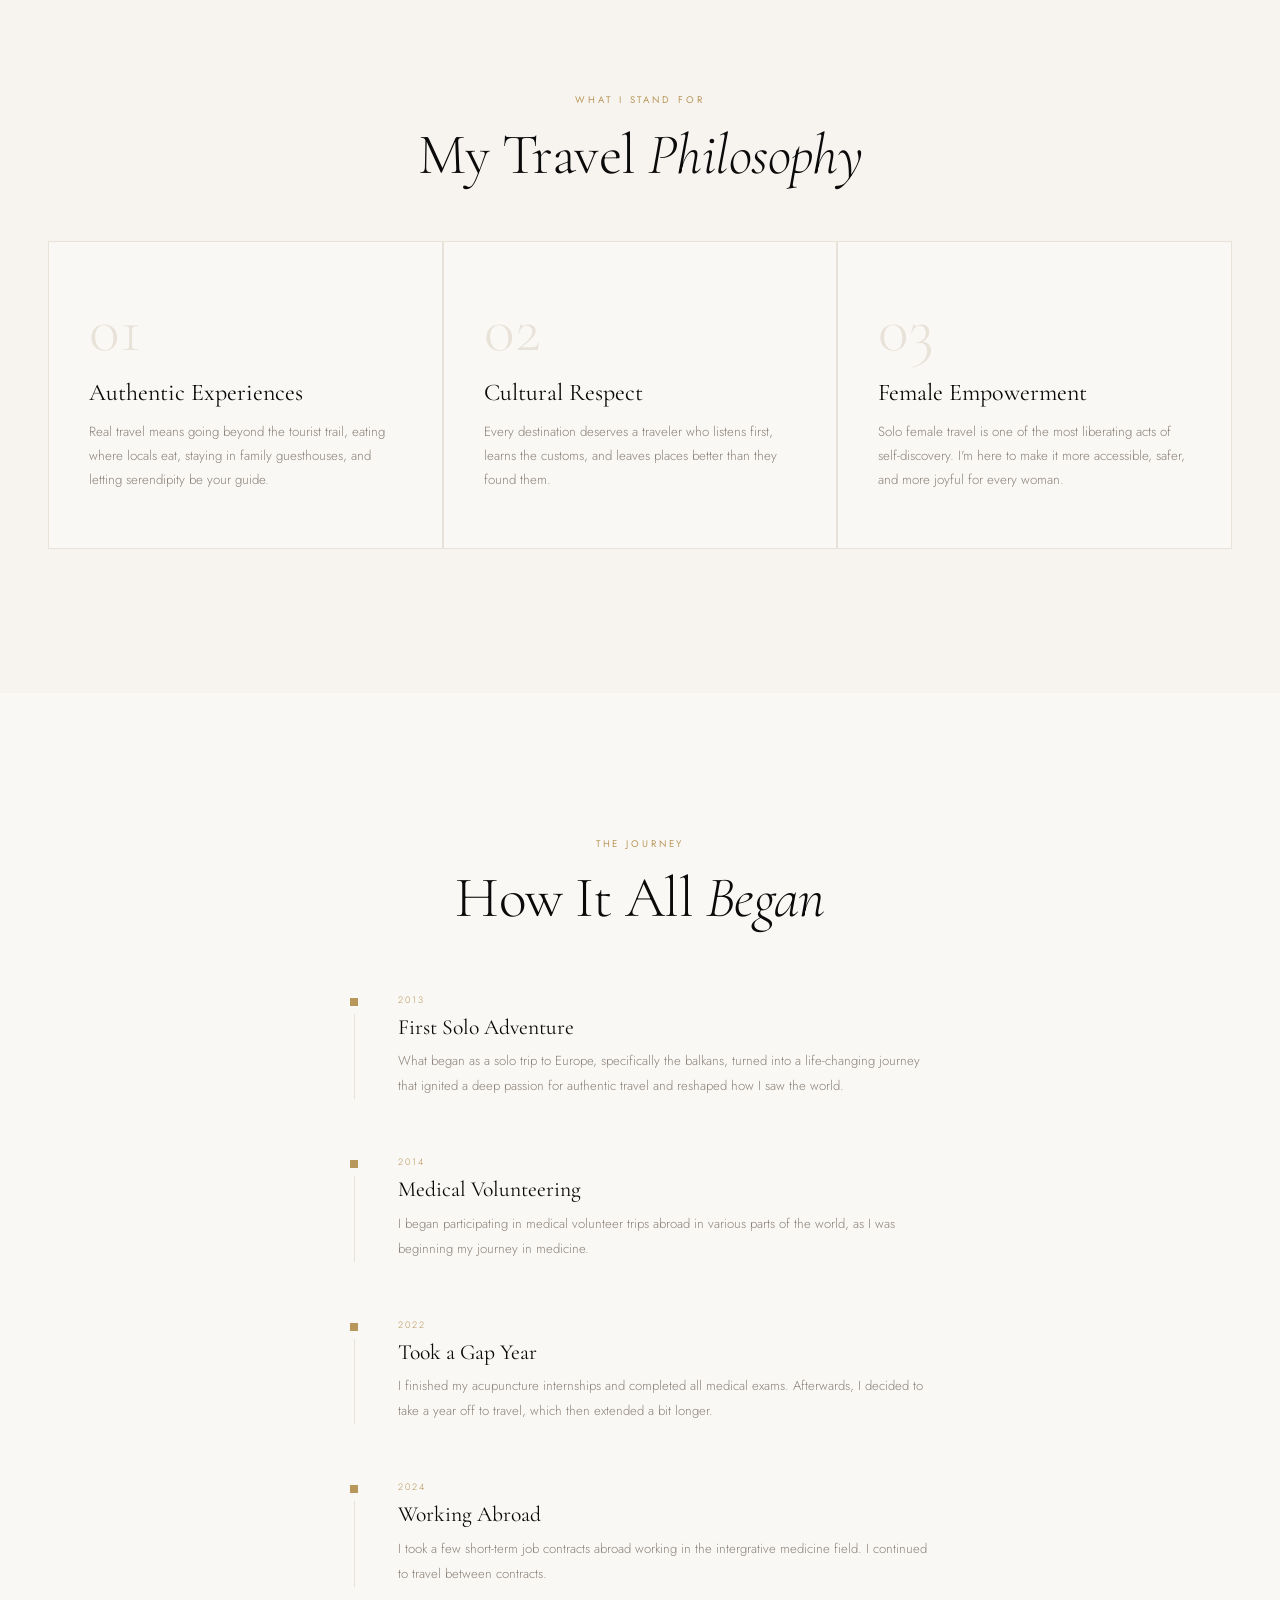
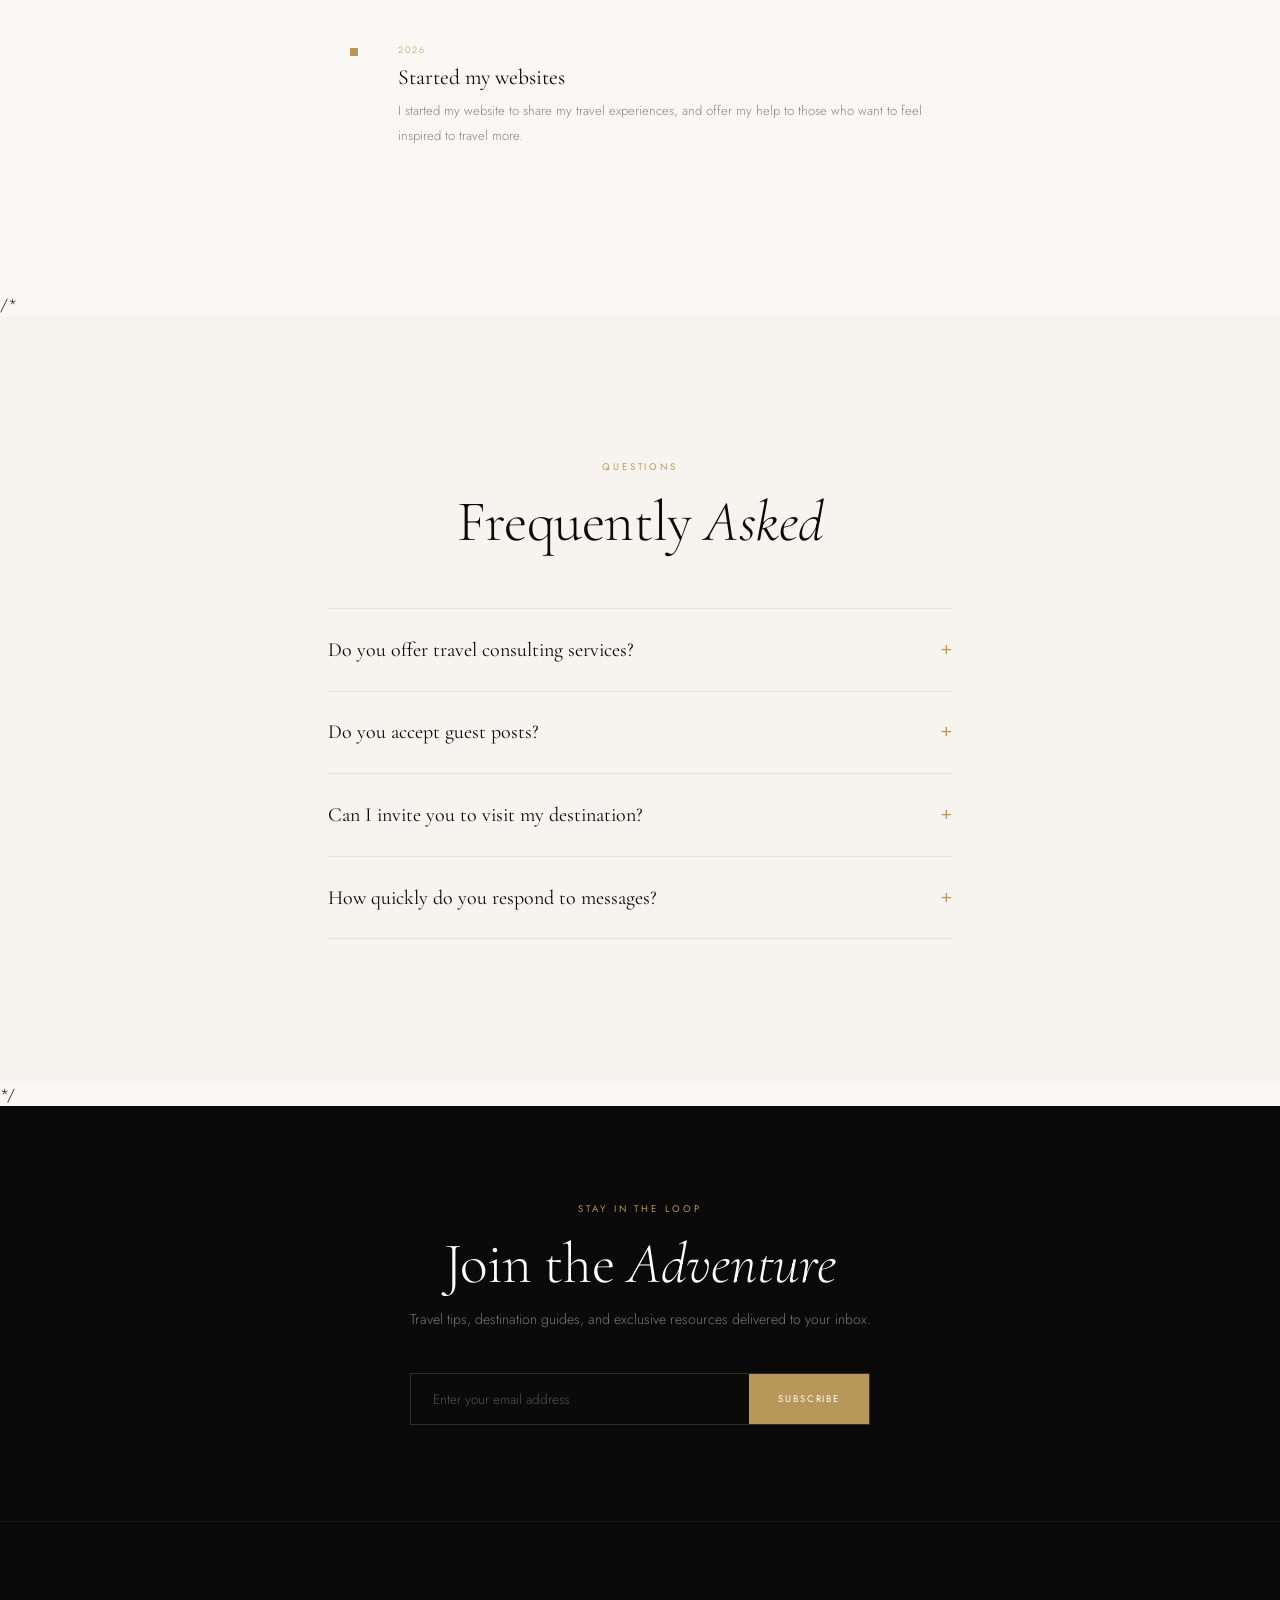
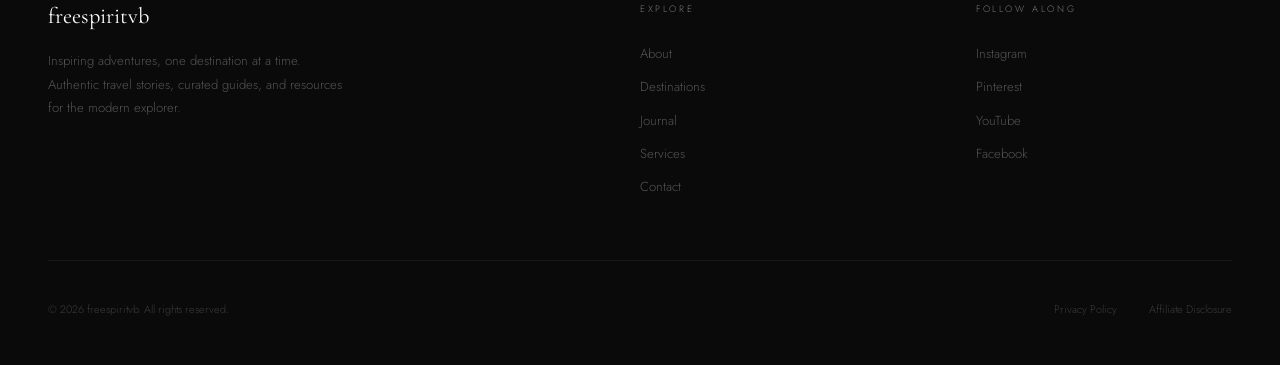
==== commit f5ff81da: "Update about.html" ====
--- a/about.html
+++ b/about.html
@@ -100,9 +100,9 @@
           <h2 class="section-title">A traveler, photographer <em>& storyteller</em></h2>
           <span class="gold-line"></span>
           <div class="about-text">
-            <p>I'm Valbona — a naturopathic doctor turned full-time travel storyteller, based in Chicago. Travel has always been my second language; I've been speaking it fluently since my first solo trip through Europe in 2014.</p>
-            <p>I believe the best travel experiences come from genuine connections with locals and immersing yourself in their culture — not ticking off tourist checkboxes. My goal is to show you a world that's richer, more welcoming, and more surprising than any guidebook lets on.</p>
-            <p>Empowering women to explore confidently and safely on their own terms has become the heart of everything I do. Breaking stereotypes. Discovering hidden hospitality. Coming home changed.</p>
+            <p>I'm Valbona, a holistic doctor turned full-time travel storyteller, based in Chicago. Travel has always been my second language; I've been speaking it fluently since my first solo trip in 2013. </p>
+            <p>I believe the best travel experiences come from genuine connections with locals and immersing yourself in their culture,  not just ticking off tourist checkboxes. My goal is to show you a world that's richer, more welcoming, and more surprising than the media portrays.</p>
+            <p>Empowering women to explore confidently and safely on their own terms has become a passion for me. Breaking stereotypes. Discovering hidden hospitality. Coming home changed.</p>
           </div>
           <div style="display:flex;gap:1rem;flex-wrap:wrap;margin-top:2rem;">
             <a href="destinations.html" class="btn btn-gold">Explore Destinations</a>
@@ -130,7 +130,7 @@
         <div class="value-card">
           <span class="value-num">01</span>
           <div class="value-title">Authentic Experiences</div>
-          <p class="value-desc">Real travel means going beyond the tourist trail — eating where locals eat, staying in family guesthouses, and letting serendipity be your guide.</p>
+          <p class="value-desc">Real travel means going beyond the tourist trail, eating where locals eat, staying in family guesthouses, and letting serendipity be your guide.</p>
         </div>
         <div class="value-card">
           <span class="value-num">02</span>
@@ -155,23 +155,23 @@
       <div class="timeline">
         <div class="tl-item reveal">
           <div class="tl-left"><div class="tl-dot"></div><div class="tl-line"></div></div>
-          <div><span class="tl-year">2014</span><div class="tl-title">First Solo Adventure</div><p class="tl-text">What began as a solo trip to Europe turned into a life-changing journey that ignited a deep passion for authentic travel and reshaped how I saw the world.</p></div>
+          <div><span class="tl-year">2013</span><div class="tl-title">First Solo Adventure</div><p class="tl-text">What began as a solo trip to Europe, specifically the balkans, turned into a life-changing journey that ignited a deep passion for authentic travel and reshaped how I saw the world.</p></div>
         </div>
         <div class="tl-item reveal rv1">
           <div class="tl-left"><div class="tl-dot"></div><div class="tl-line"></div></div>
-          <div><span class="tl-year">2016</span><div class="tl-title">Started Travel Consulting</div><p class="tl-text">Having visited over 15 countries, I began helping friends plan adventures. Casual advice grew into a full consulting service — and people kept coming back.</p></div>
+          <div><span class="tl-year">2014</span><div class="tl-title">Medical Volunteering</div><p class="tl-text"> I began participating in medical volunteer trips abroad in various parts of the world, as I was beginning my journey in medicine. </p></div>
         </div>
         <div class="tl-item reveal rv2">
           <div class="tl-left"><div class="tl-dot"></div><div class="tl-line"></div></div>
-          <div><span class="tl-year">2019</span><div class="tl-title">Launched Free Spirit VB</div><p class="tl-text">I launched this platform to share my travel stories, photography, and lessons from the road. A personal blog grew into a community of thousands.</p></div>
+          <div><span class="tl-year">2022</span><div class="tl-title"> Took a Gap Year </div><p class="tl-text"> I finished my acupuncture internships and completed all medical exams. Afterwards, I decided to take a year off to travel, which then extended a bit longer. </p></div>
         </div>
         <div class="tl-item reveal rv3">
           <div class="tl-left"><div class="tl-dot"></div><div class="tl-line"></div></div>
-          <div><span class="tl-year">2022</span><div class="tl-title">Expanded into Digital Products</div><p class="tl-text">After countless requests, I created Lightroom presets and travel planning templates — every product comes from personal experience and years on the road.</p></div>
+          <div><span class="tl-year">2024</span><div class="tl-title"> Working Abroad </div><p class="tl-text"> I took a few short-term job contracts abroad working in the intergrative medicine field. I continued to travel between contracts.  </p></div>
         </div>
         <div class="tl-item reveal rv4">
           <div class="tl-left"><div class="tl-dot"></div></div>
-          <div><span class="tl-year">2024</span><div class="tl-title">Group Trips Coming Soon</div><p class="tl-text">From ancient Silk Road cities to Patagonian wilderness — carefully crafted group adventures for the modern explorer. <span style="color:var(--gold);font-style:italic;">Coming Q2 2024.</span></p></div>
+          <div><span class="tl-year">2026</span><div class="tl-title"> Started my websites  </div><p class="tl-text"> I started my website to share my travel experiences, and offer my help to those who want to feel inspired to travel more. </p></div>
         </div>
       </div>
     </div>
@@ -204,7 +204,7 @@
       </div>
     </div>
   </section>
-  */ 
+  */
 
   <div class="newsletter-strip reveal">
     <div class="container">
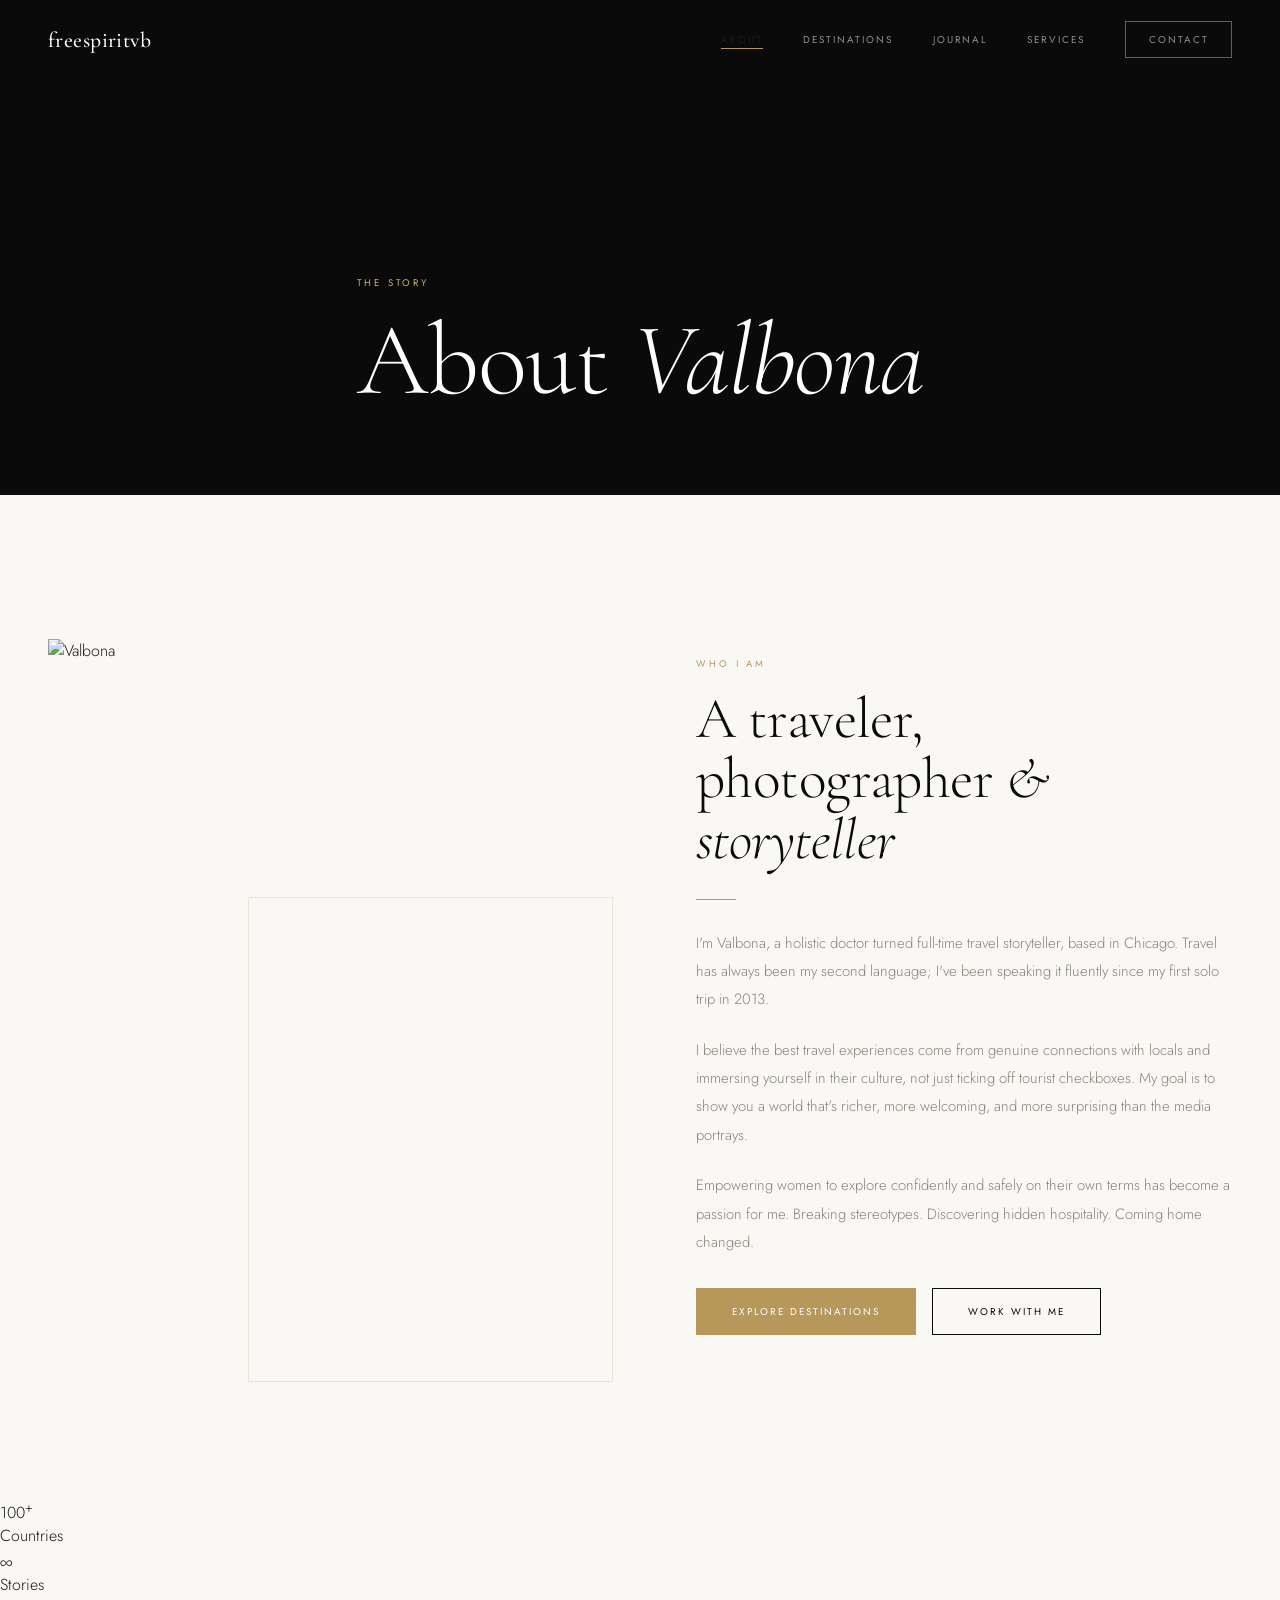
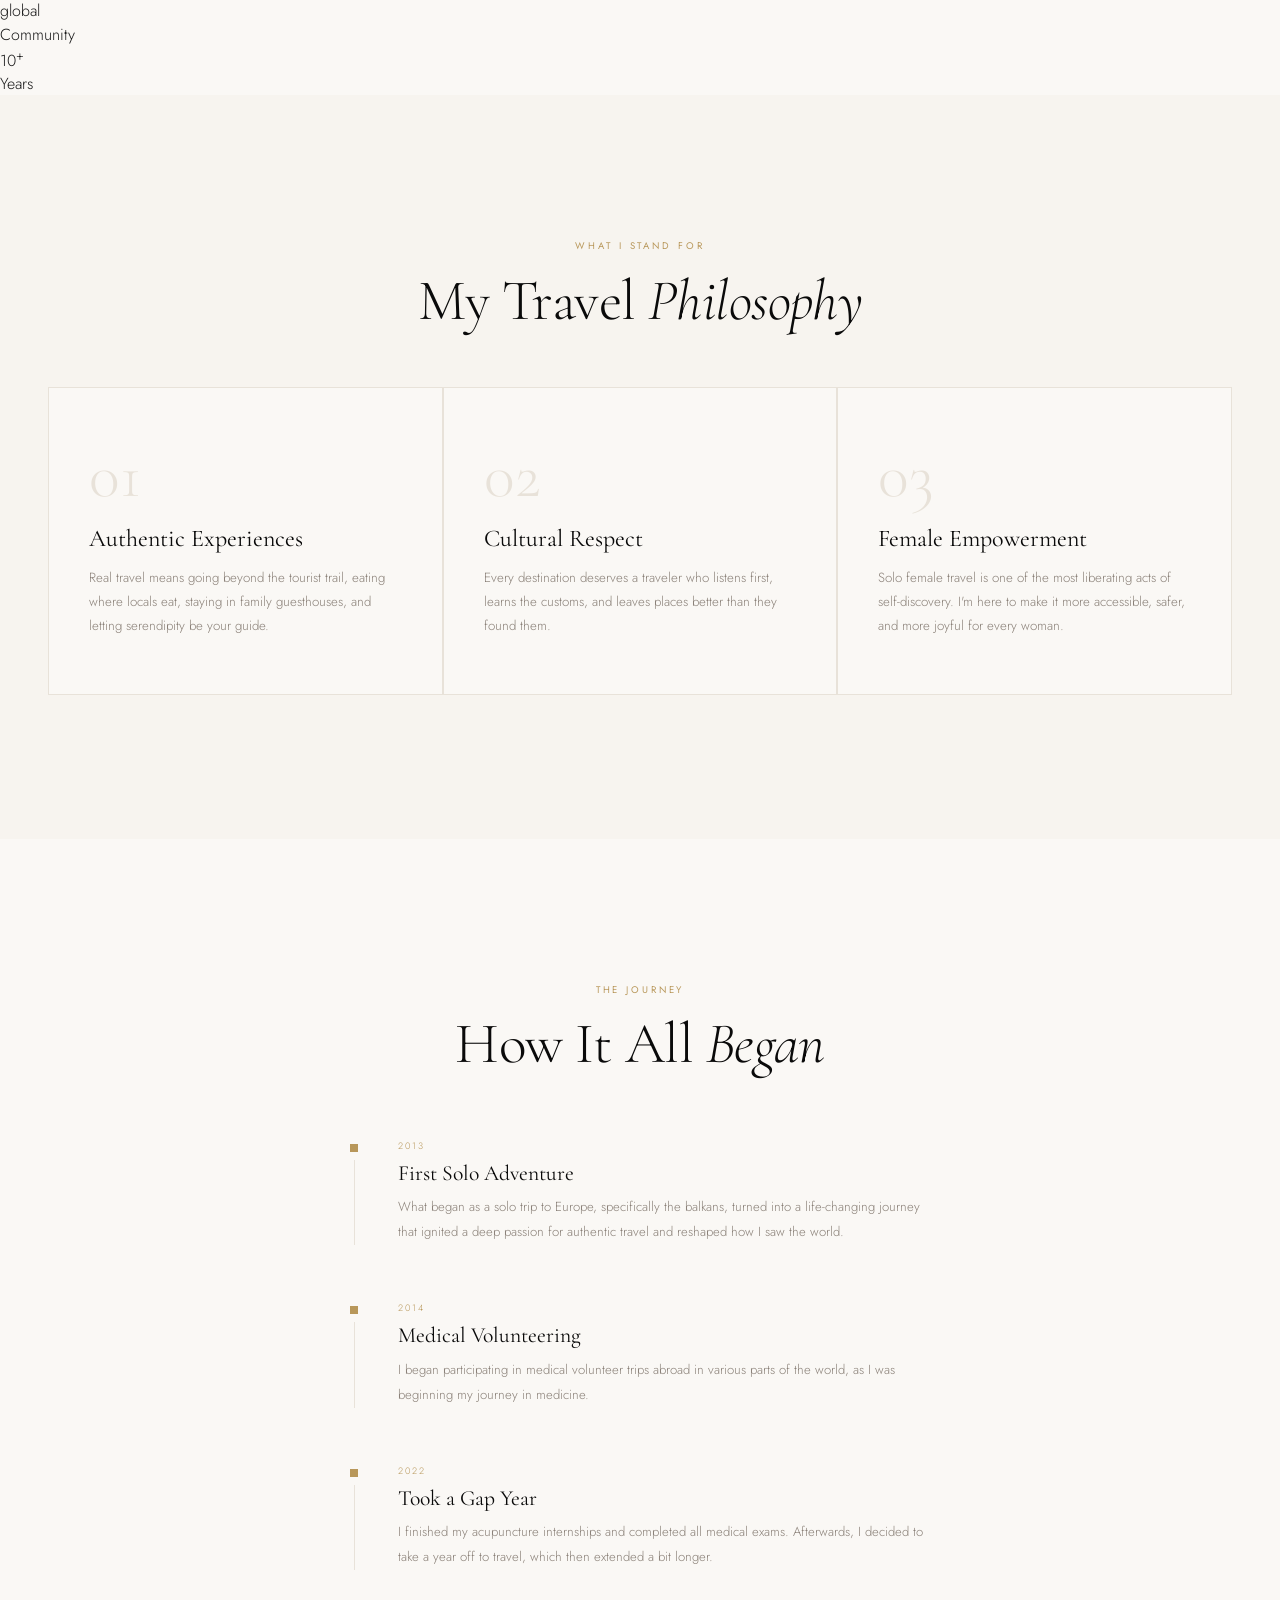
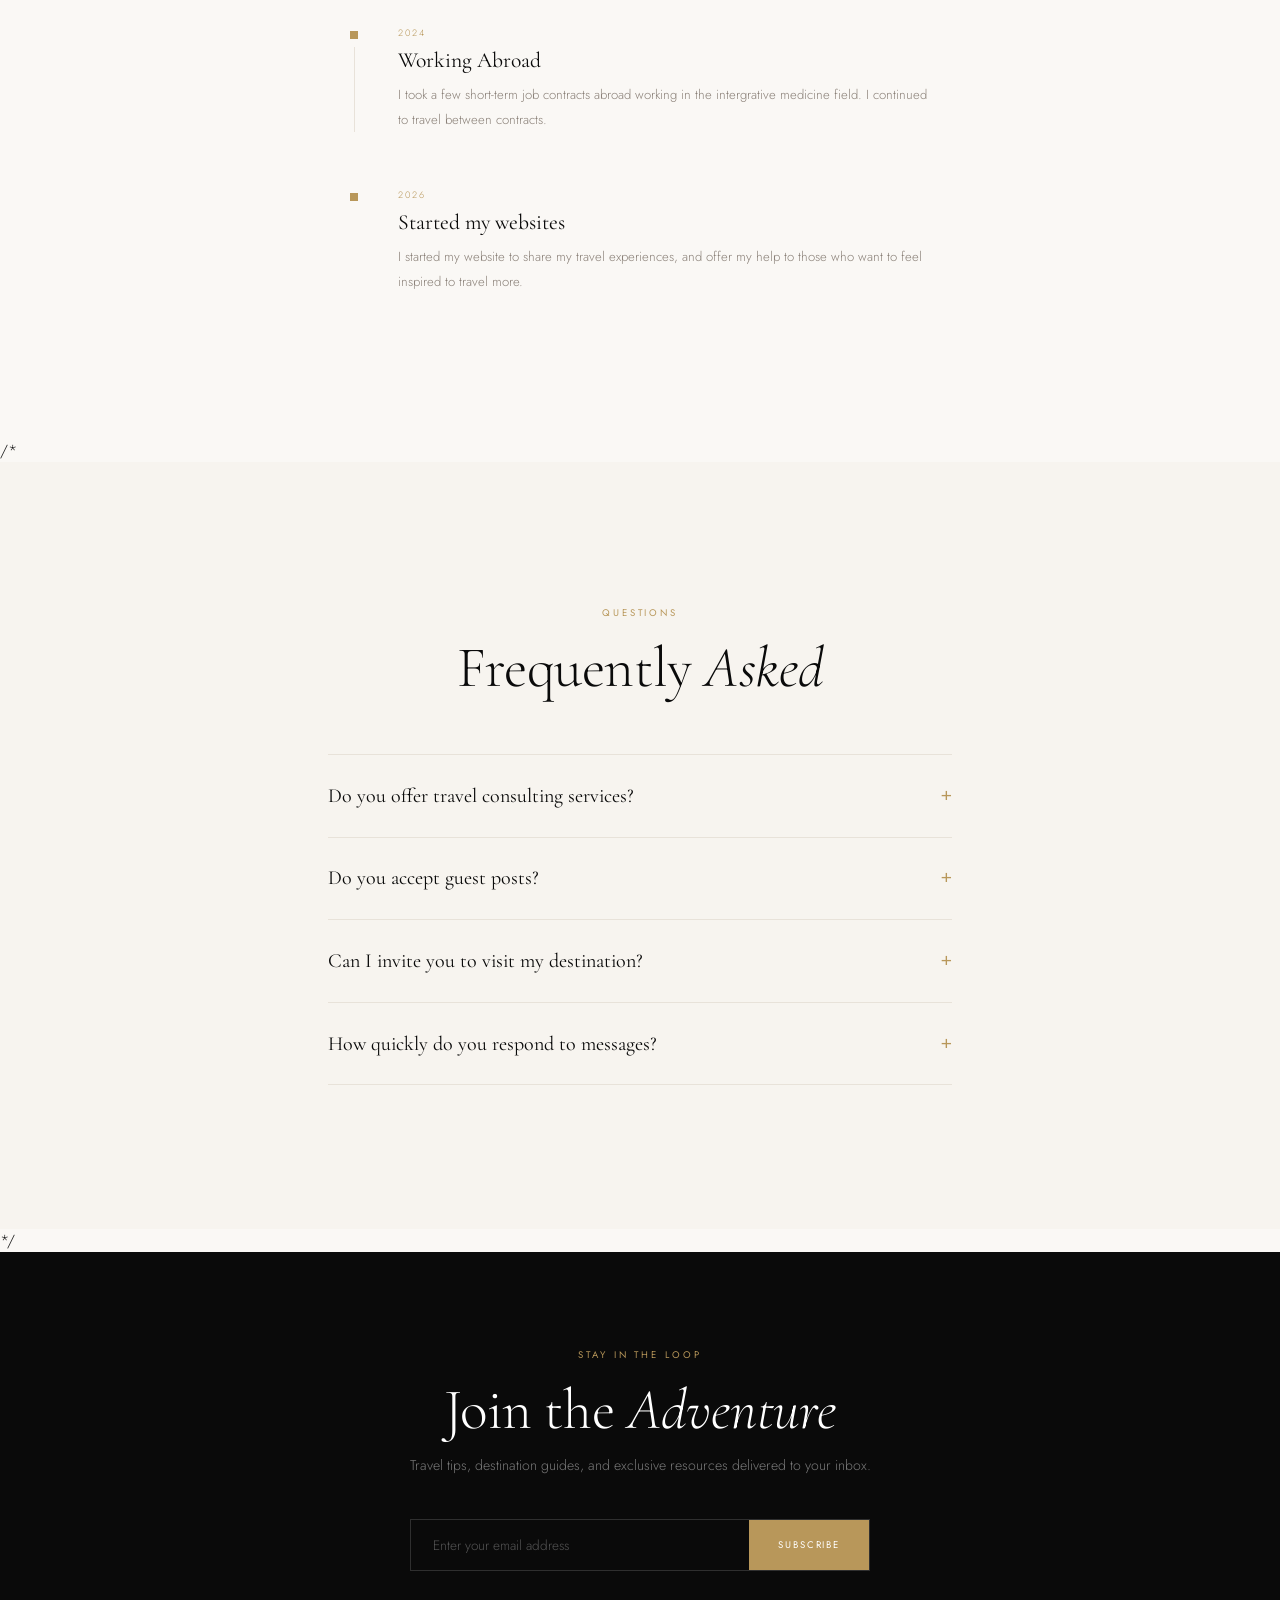
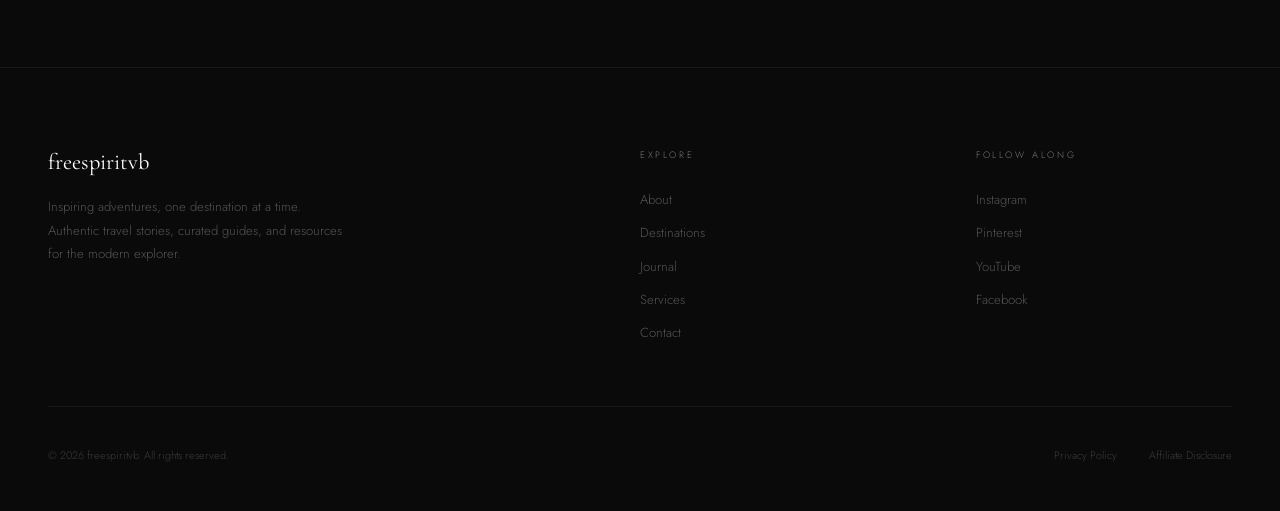
==== commit 4b96295c: "Update about.html" ====
--- a/about.html
+++ b/about.html
@@ -113,8 +113,8 @@
     </div>
   </section>
 
-  <div class="stats-bar reveal">
-<div class="intro-stat"><div class="stat-num">100<sup>+</sup></div><div class="stat-lbl">Countries</div></div>
+  <div class="intro-strip reveal">
+    <div class="intro-stat"><div class="stat-num">100<sup>+</sup></div><div class="stat-lbl">Countries</div></div>
     <div class="intro-stat"><div class="stat-num">∞<sup></sup></div><div class="stat-lbl">Stories</div></div>
     <div class="intro-stat"><div class="stat-num">global<sup></sup></div><div class="stat-lbl">Community</div></div>
     <div class="intro-stat"><div class="stat-num">10<sup>+</sup></div><div class="stat-lbl">Years</div></div>
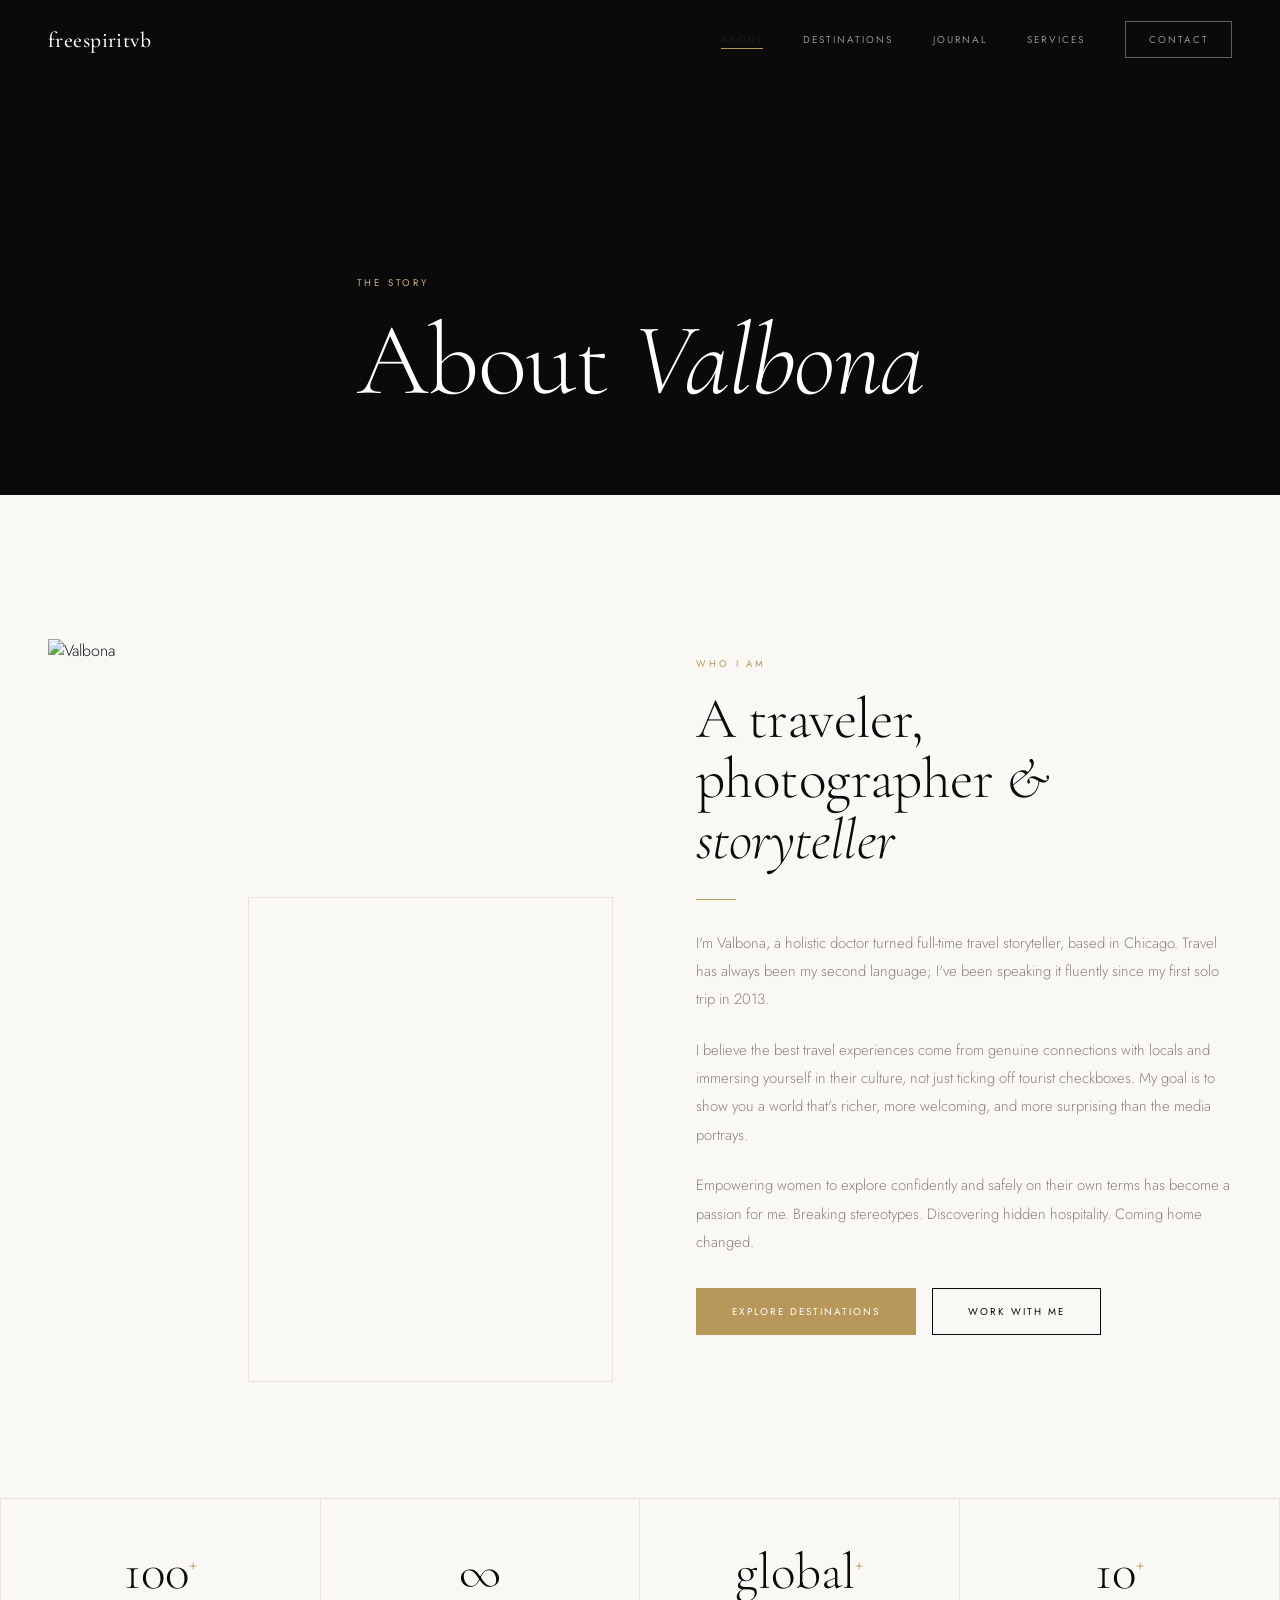
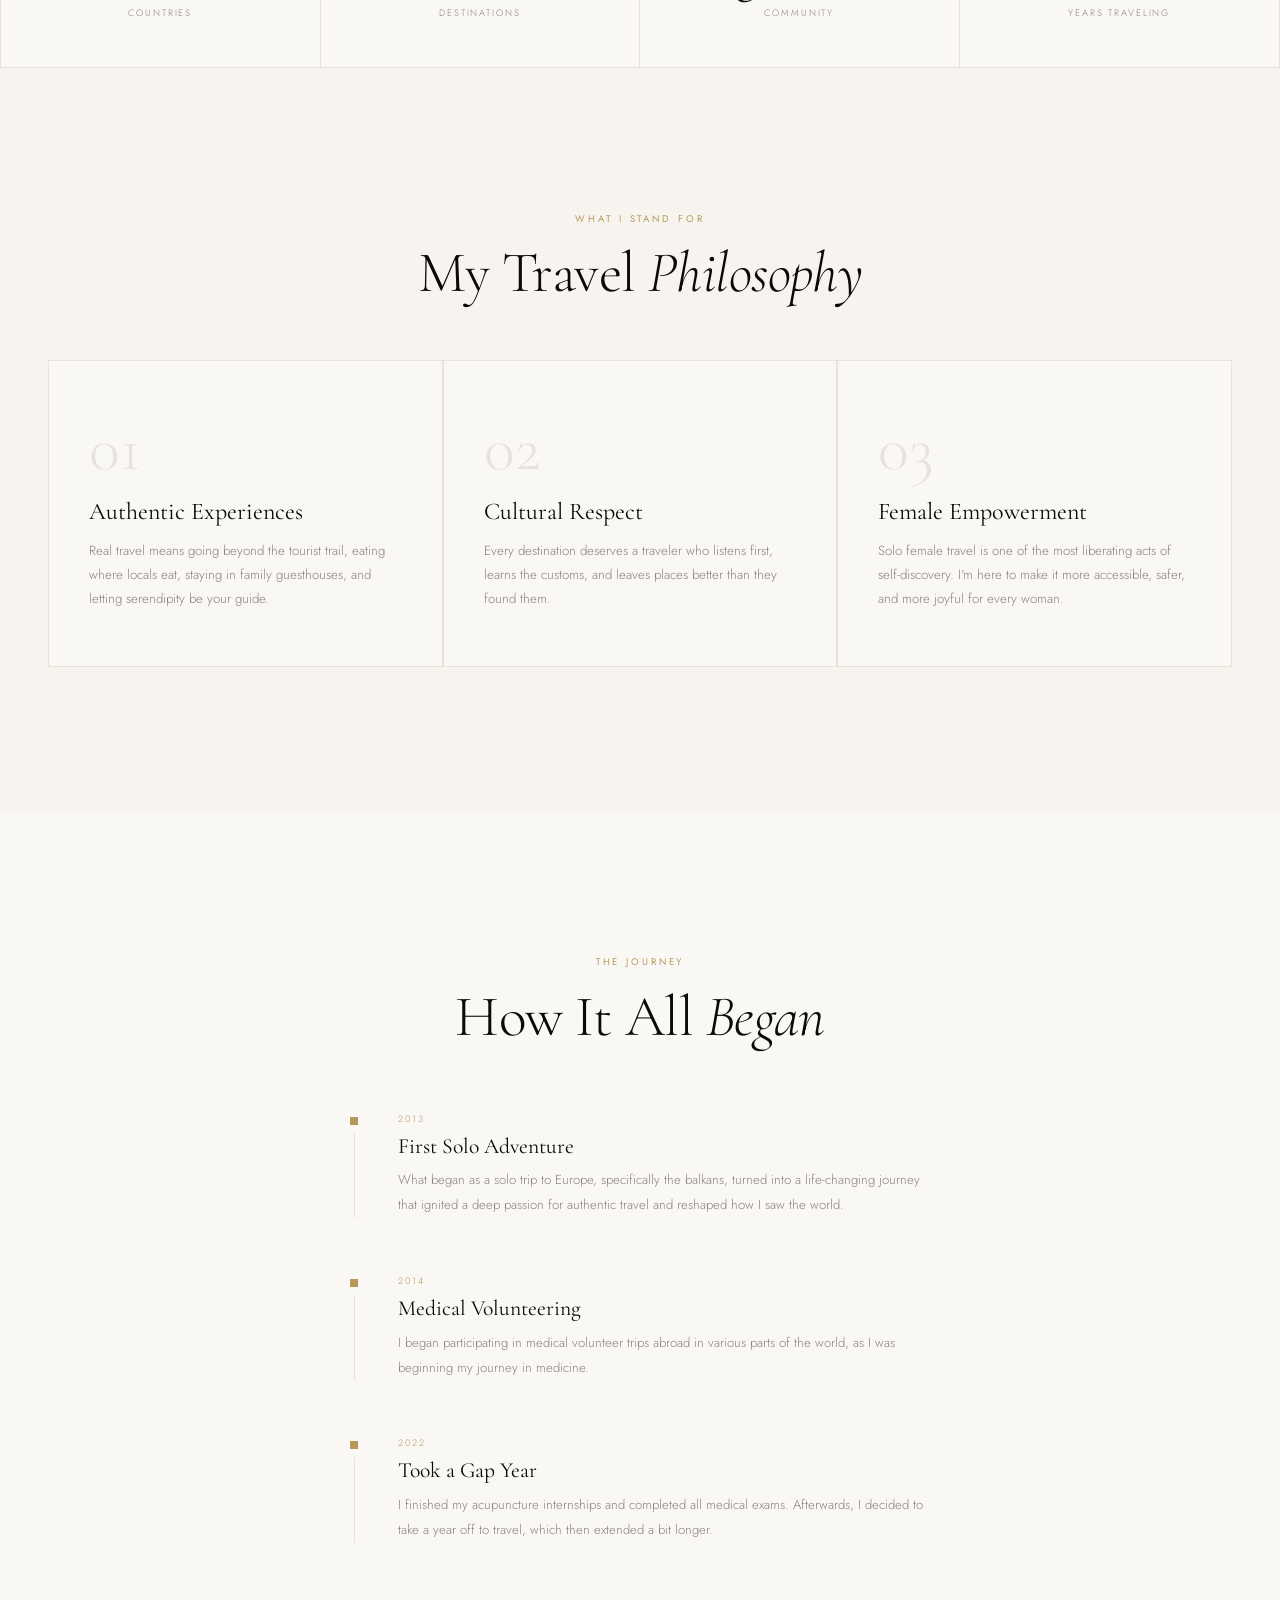
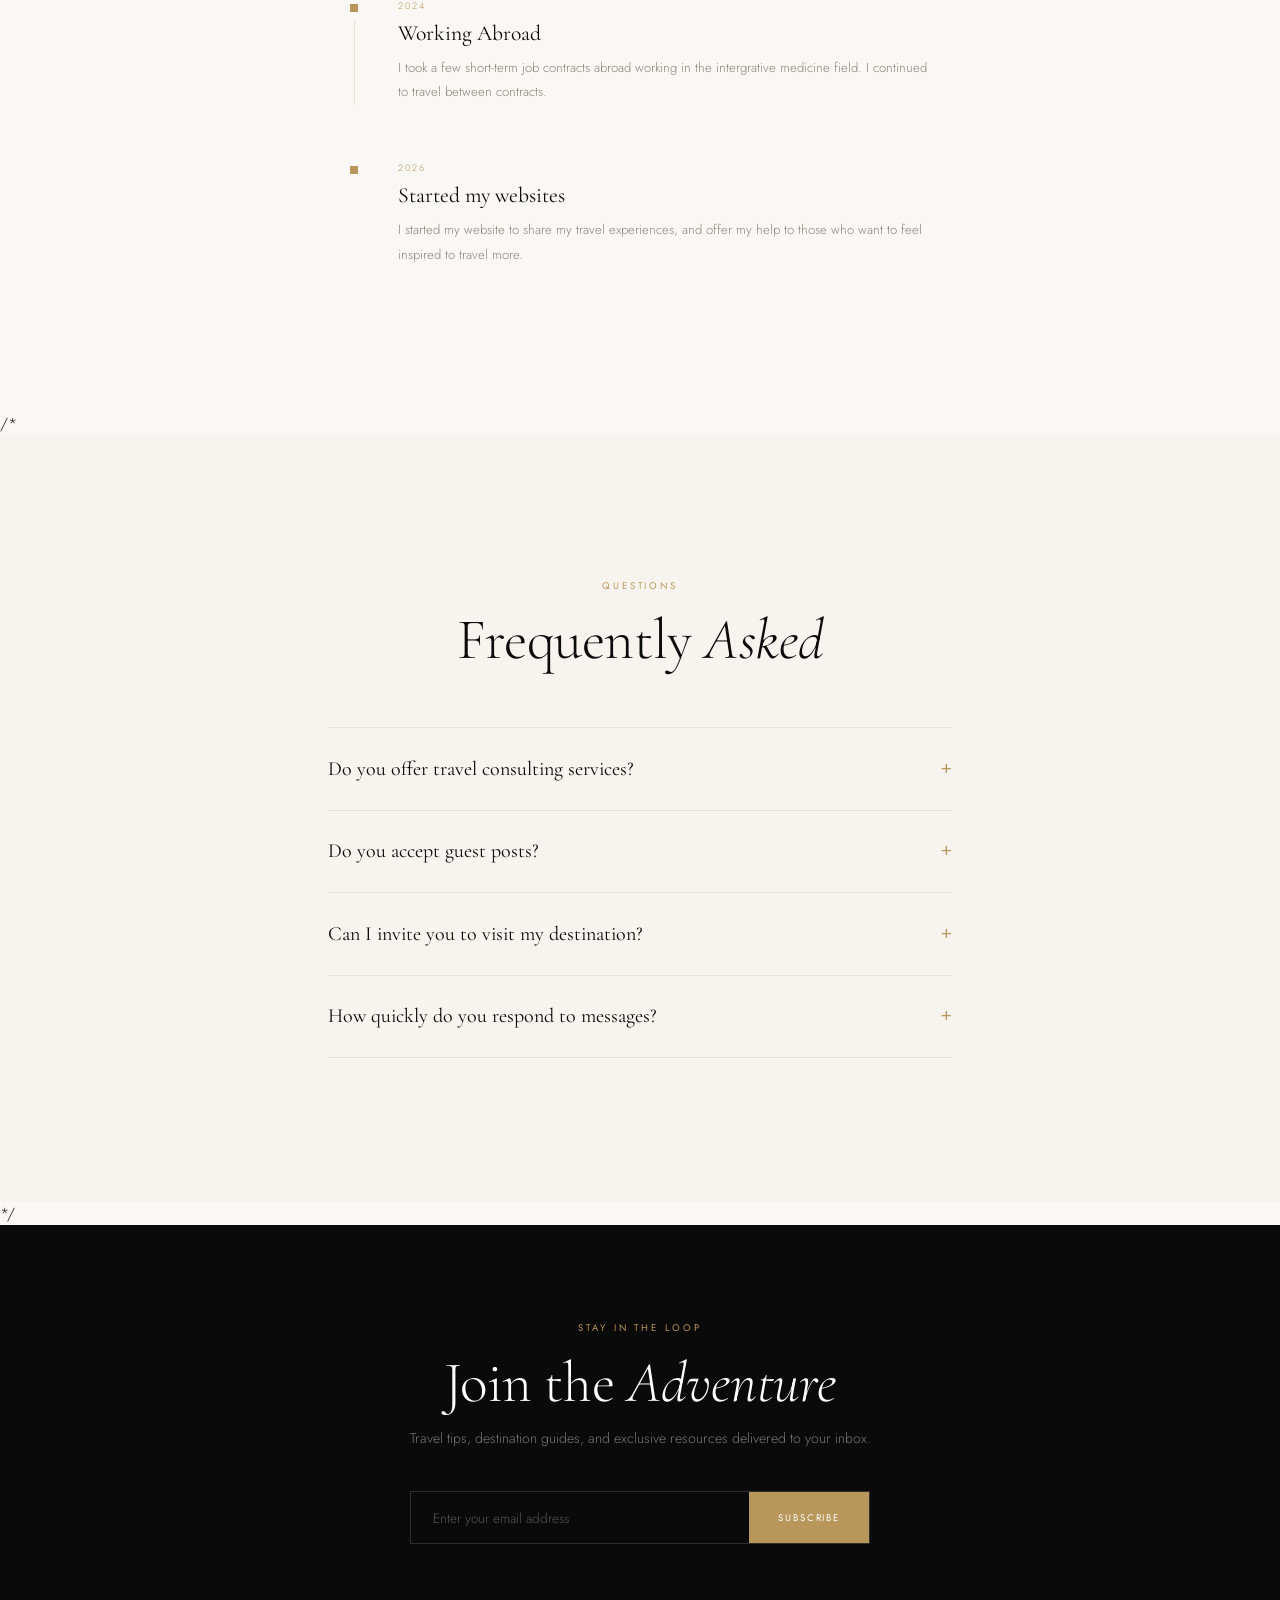
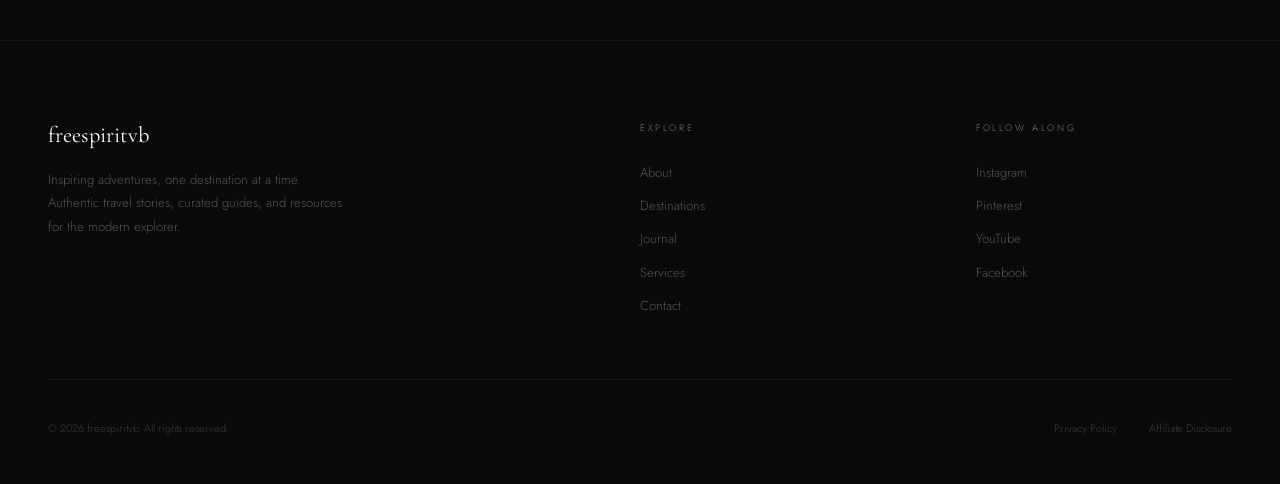
==== commit e5c11abe: "Update about.html" ====
--- a/about.html
+++ b/about.html
@@ -113,11 +113,11 @@
     </div>
   </section>
 
-  <div class="intro-strip reveal">
-    <div class="intro-stat"><div class="stat-num">100<sup>+</sup></div><div class="stat-lbl">Countries</div></div>
-    <div class="intro-stat"><div class="stat-num">∞<sup></sup></div><div class="stat-lbl">Stories</div></div>
-    <div class="intro-stat"><div class="stat-num">global<sup></sup></div><div class="stat-lbl">Community</div></div>
-    <div class="intro-stat"><div class="stat-num">10<sup>+</sup></div><div class="stat-lbl">Years</div></div>
+   <div class="stats-bar reveal">
+    <div class="stat-box"><div class="stat-n">100<sup>+</sup></div><div class="stat-l">Countries</div></div>
+    <div class="stat-box"><div class="stat-n">∞<sup></sup></div><div class="stat-l">Destinations</div></div>
+    <div class="stat-box"><div class="stat-n">global<sup>+</sup></div><div class="stat-l">Community</div></div>
+    <div class="stat-box"><div class="stat-n">10<sup>+</sup></div><div class="stat-l">Years Traveling</div></div>
   </div>
 
   <section class="section-pad bg-off">
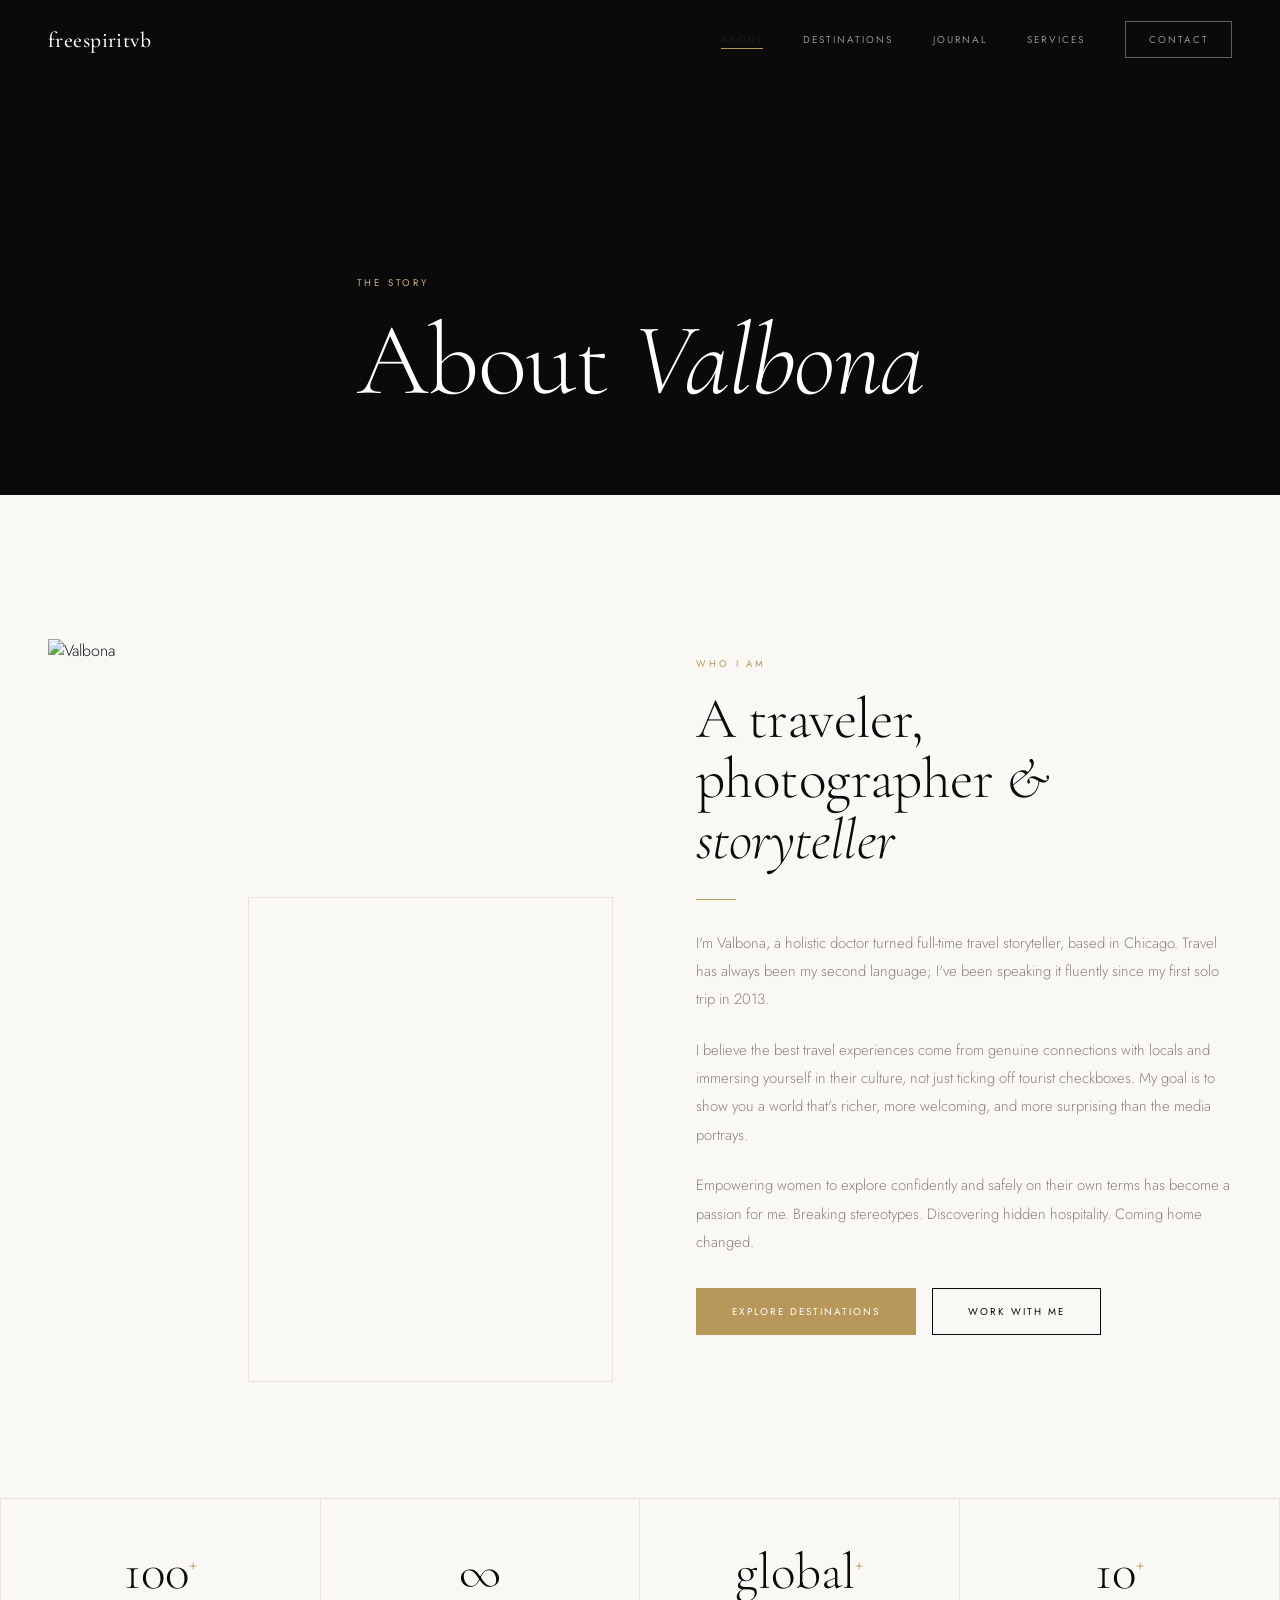
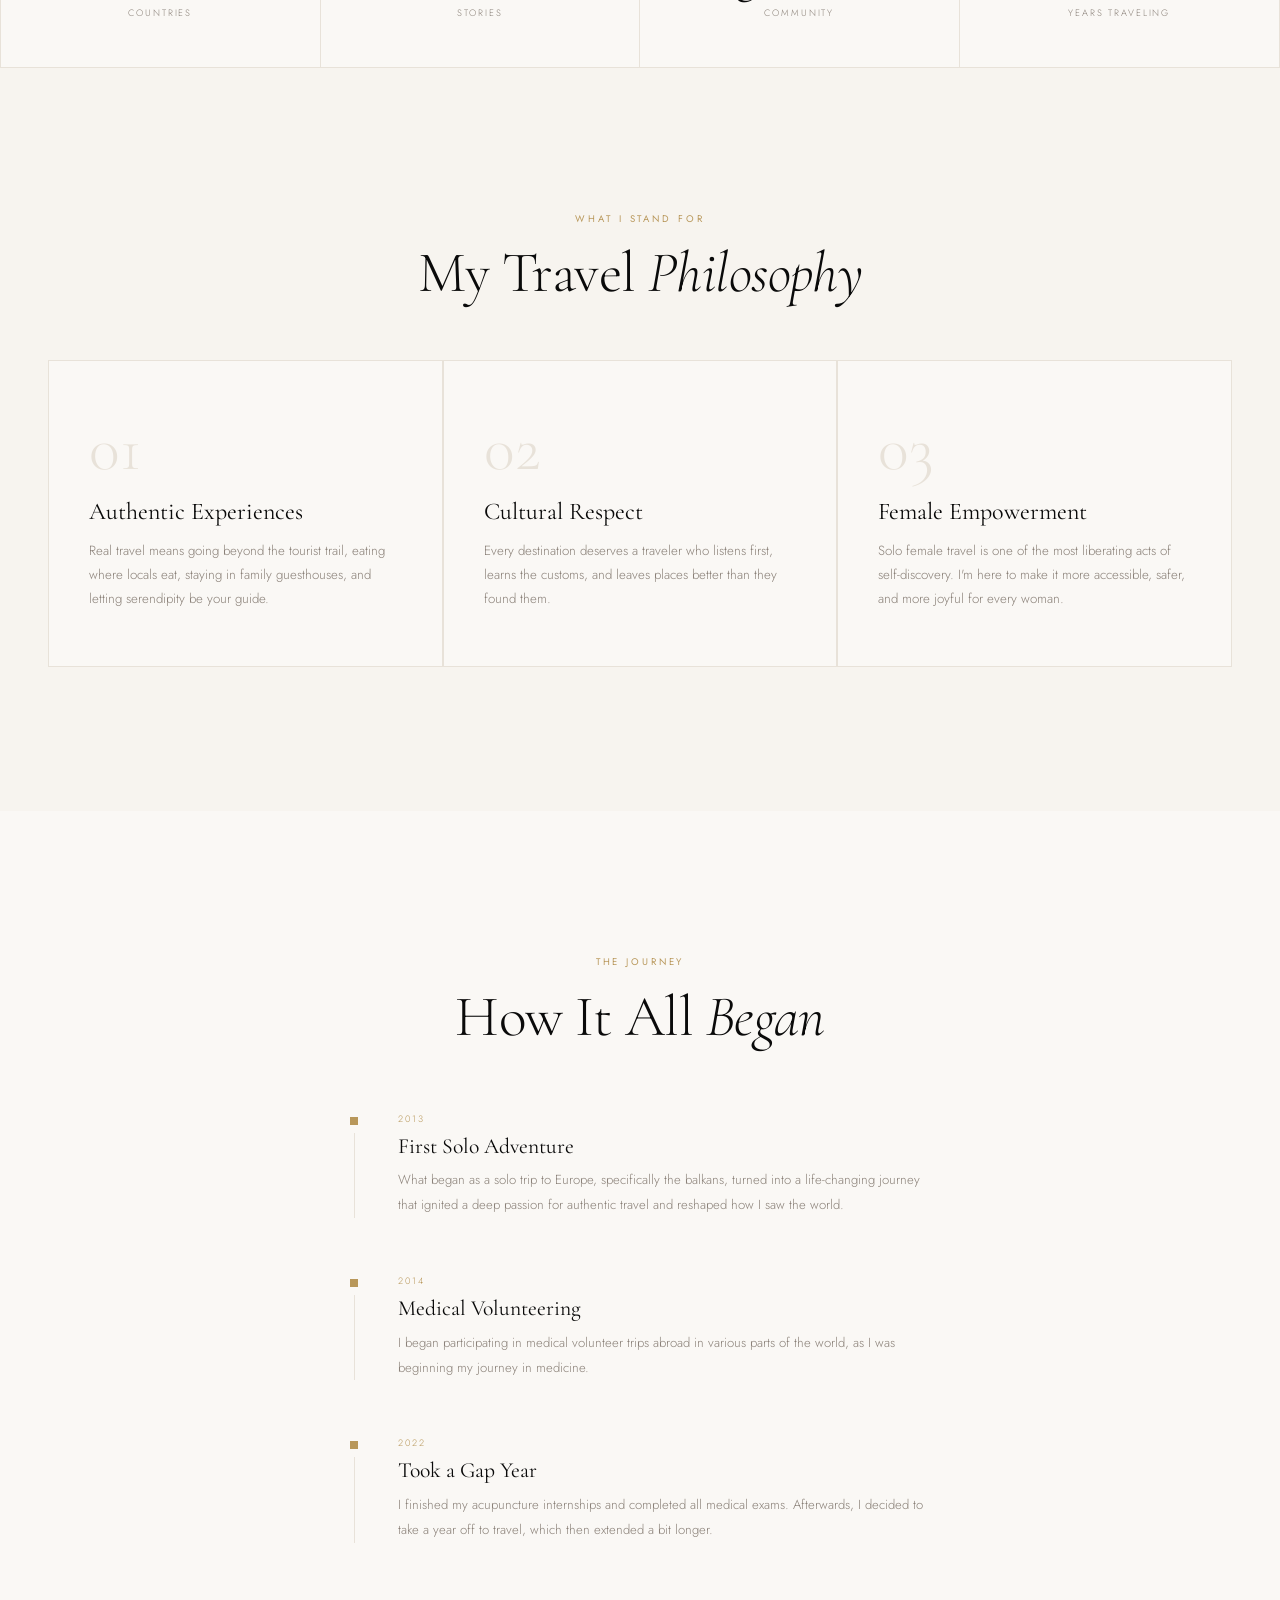
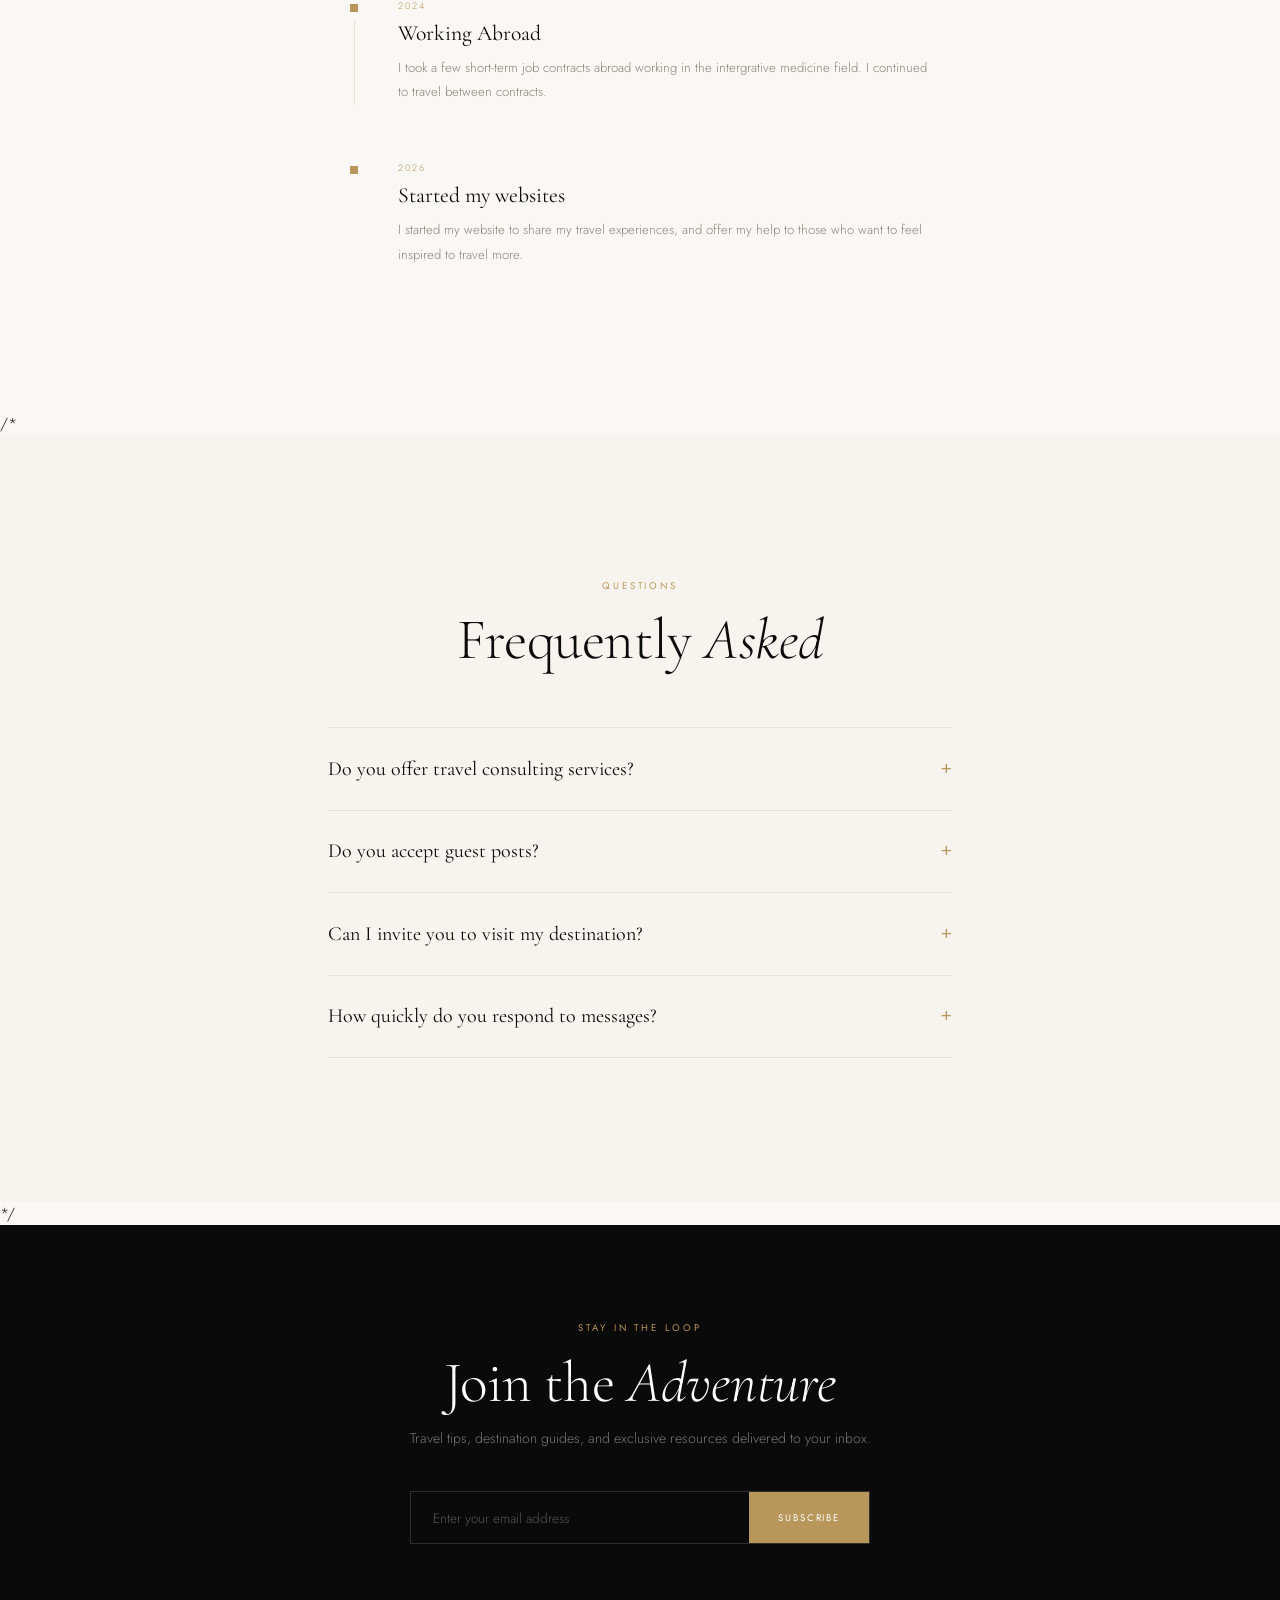
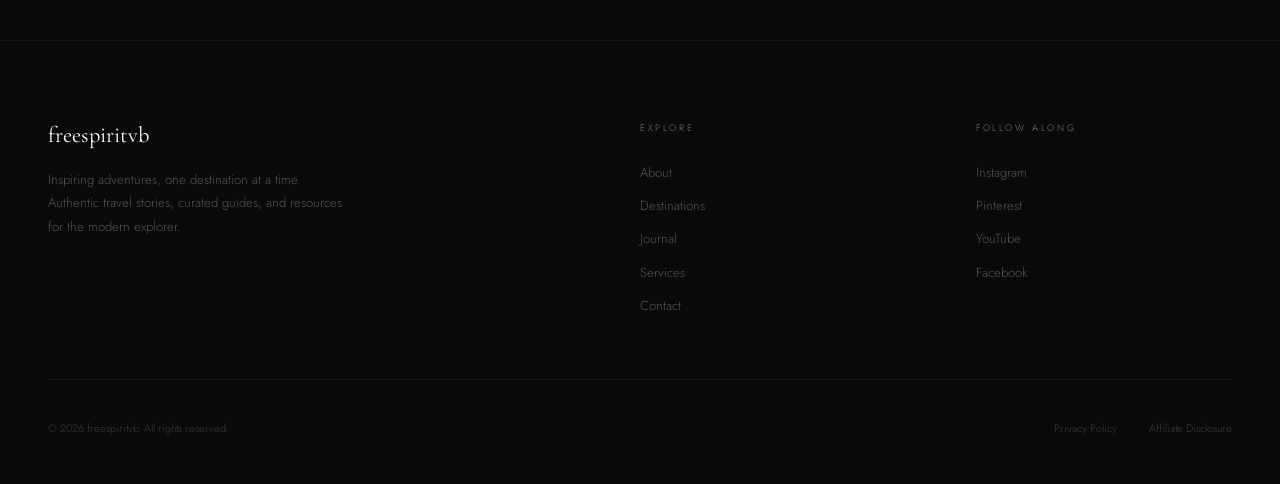
==== commit 3d73e74b: "Update about.html" ====
--- a/about.html
+++ b/about.html
@@ -115,7 +115,7 @@
 
    <div class="stats-bar reveal">
     <div class="stat-box"><div class="stat-n">100<sup>+</sup></div><div class="stat-l">Countries</div></div>
-    <div class="stat-box"><div class="stat-n">∞<sup></sup></div><div class="stat-l">Destinations</div></div>
+    <div class="stat-box"><div class="stat-n">∞<sup></sup></div><div class="stat-l">Stories</div></div>
     <div class="stat-box"><div class="stat-n">global<sup>+</sup></div><div class="stat-l">Community</div></div>
     <div class="stat-box"><div class="stat-n">10<sup>+</sup></div><div class="stat-l">Years Traveling</div></div>
   </div>
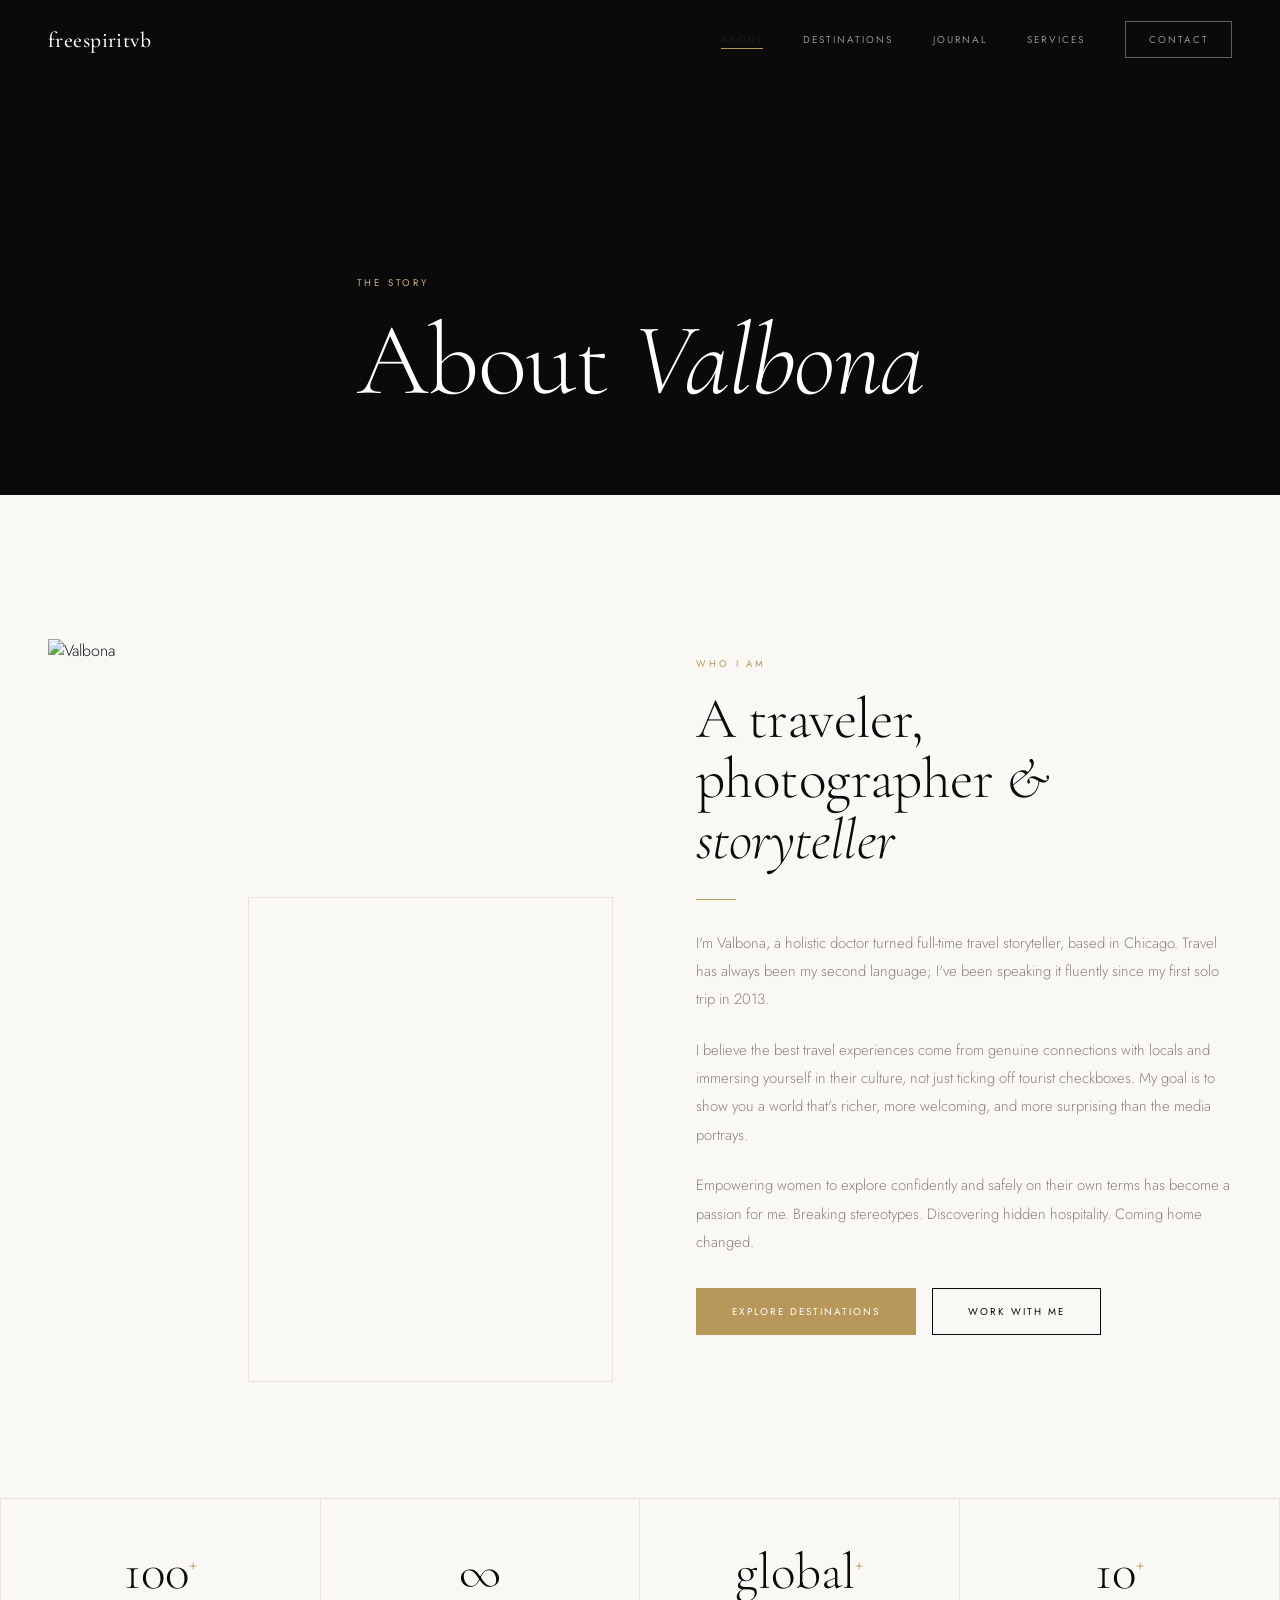
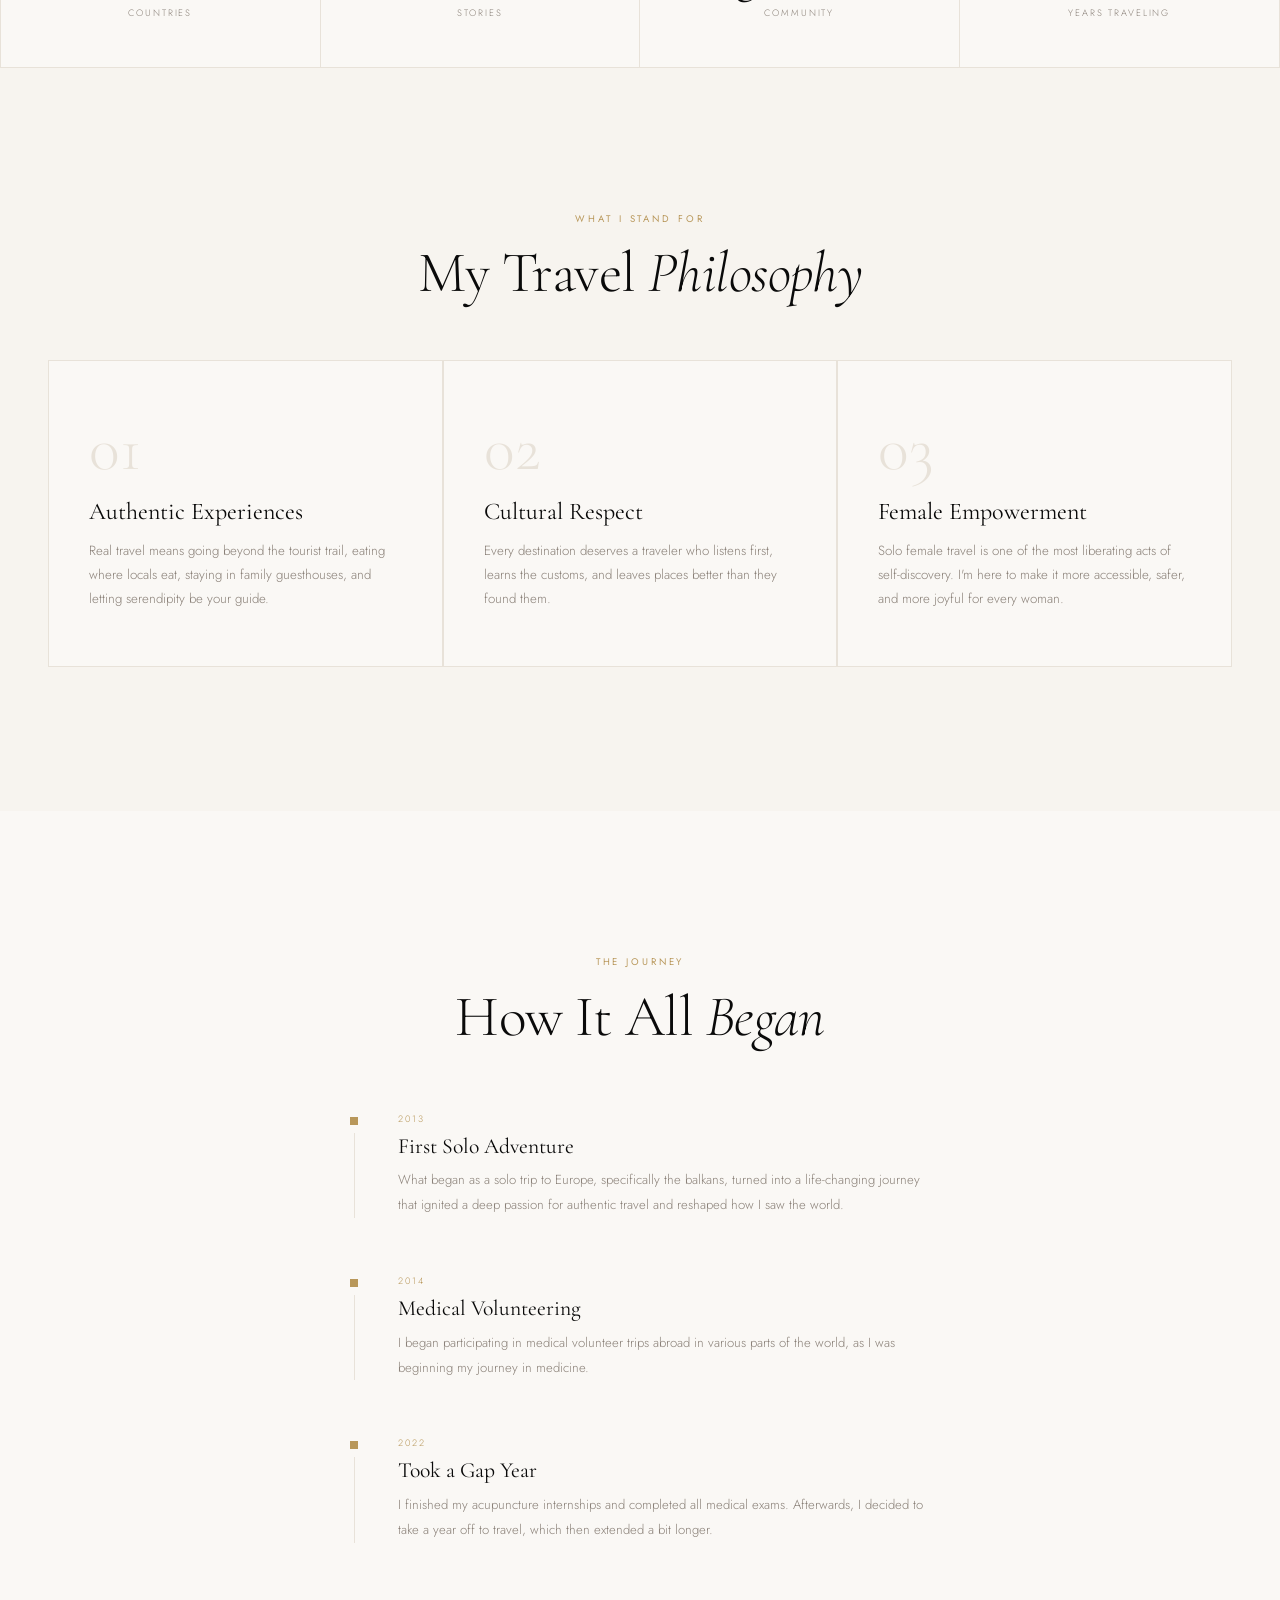
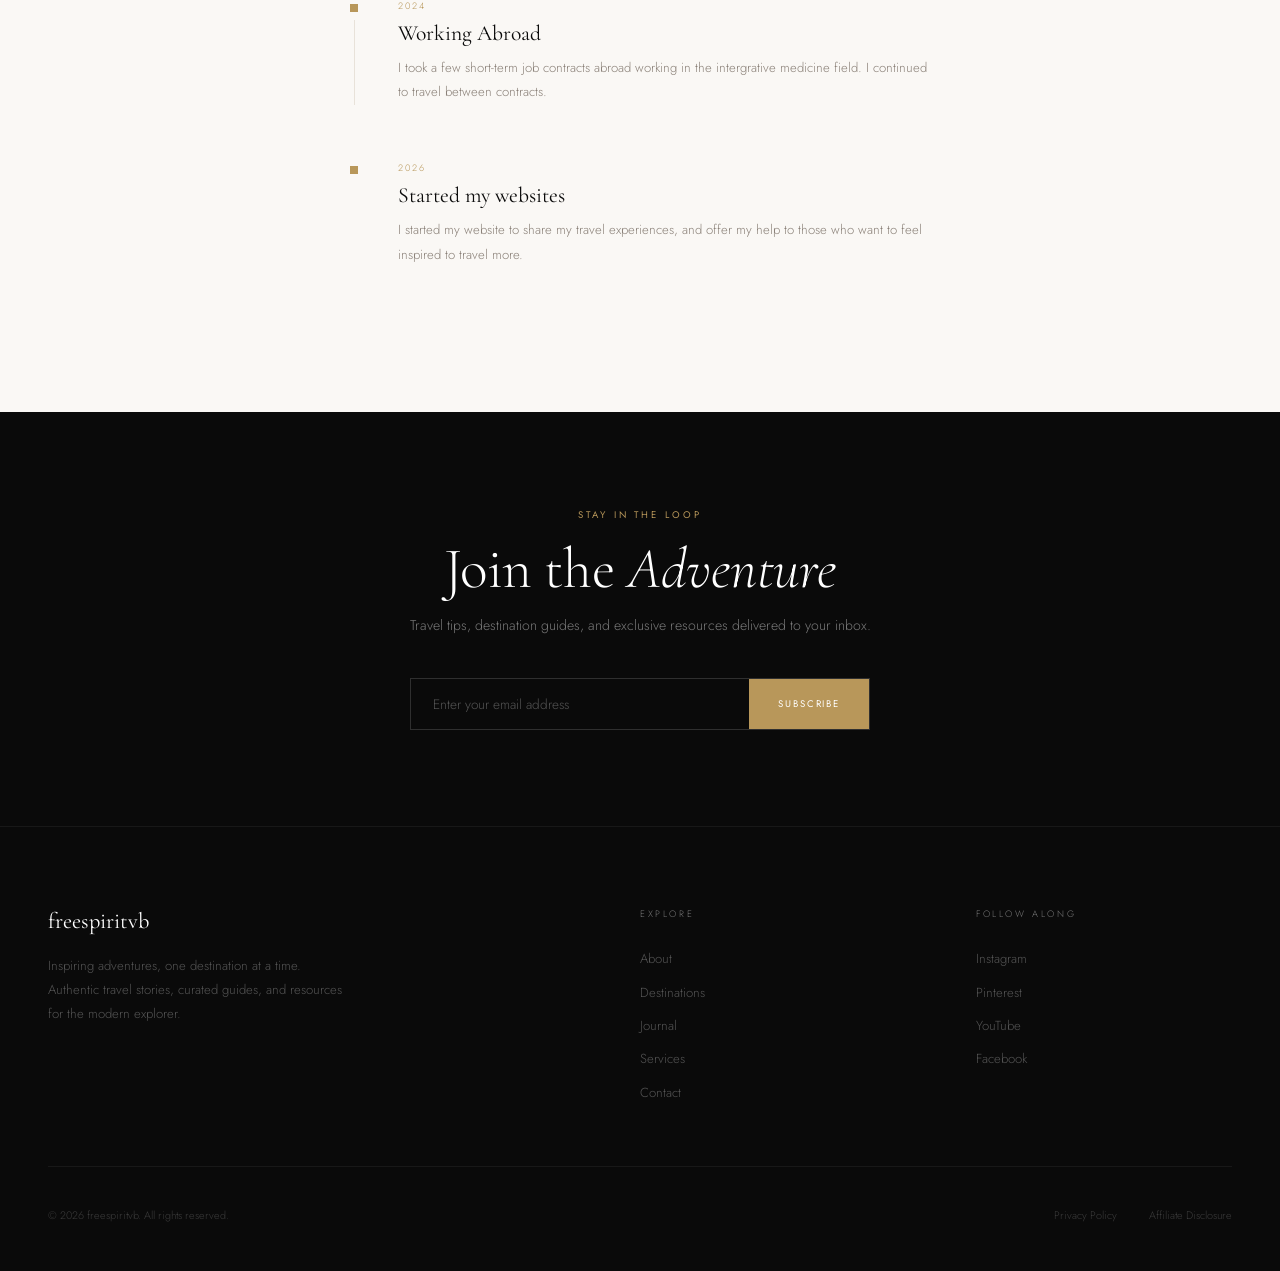
==== commit b456a5ee: "Update about.html" ====
--- a/about.html
+++ b/about.html
@@ -177,34 +177,7 @@
     </div>
   </section>
 
-  /*
-  <section class="section-pad bg-off">
-    <div class="container" style="max-width:720px;">
-      <div style="text-align:center;margin-bottom:3.5rem;" class="reveal">
-        <span class="eyebrow">Questions</span>
-        <h2 class="section-title">Frequently <em>Asked</em></h2>
-      </div>
-      <div class="reveal">
-        <div class="faq-item">
-          <button class="faq-btn" data-faq="1"><span class="faq-question">Do you offer travel consulting services?</span><span class="faq-icon" id="faq-icon-1">+</span></button>
-          <div id="faq-1" class="faq-body"><div><p>Yes! I offer one-on-one travel consulting calls where we discuss your upcoming trip, review your itinerary, and I share insider tips based on your interests and travel style.</p></div></div>
-        </div>
-        <div class="faq-item">
-          <button class="faq-btn" data-faq="2"><span class="faq-question">Do you accept guest posts?</span><span class="faq-icon" id="faq-icon-2">+</span></button>
-          <div id="faq-2" class="faq-body"><div><p>I occasionally feature guest posts from fellow travelers with unique perspectives. Reach out through the contact page with your pitch — I love featuring diverse voices in the community.</p></div></div>
-        </div>
-        <div class="faq-item">
-          <button class="faq-btn" data-faq="3"><span class="faq-question">Can I invite you to visit my destination?</span><span class="faq-icon" id="faq-icon-3">+</span></button>
-          <div id="faq-3" class="faq-body"><div><p>I'm open to press trips and partnerships that align with my values of authentic travel, cultural respect, and sustainable tourism. Use the contact page to get in touch.</p></div></div>
-        </div>
-        <div class="faq-item">
-          <button class="faq-btn" data-faq="4"><span class="faq-question">How quickly do you respond to messages?</span><span class="faq-icon" id="faq-icon-4">+</span></button>
-          <div id="faq-4" class="faq-body"><div><p>I typically respond within 24–48 hours. During active travel periods response times may be slightly longer — I appreciate your patience.</p></div></div>
-        </div>
-      </div>
-    </div>
-  </section>
-  */
+
 
   <div class="newsletter-strip reveal">
     <div class="container">
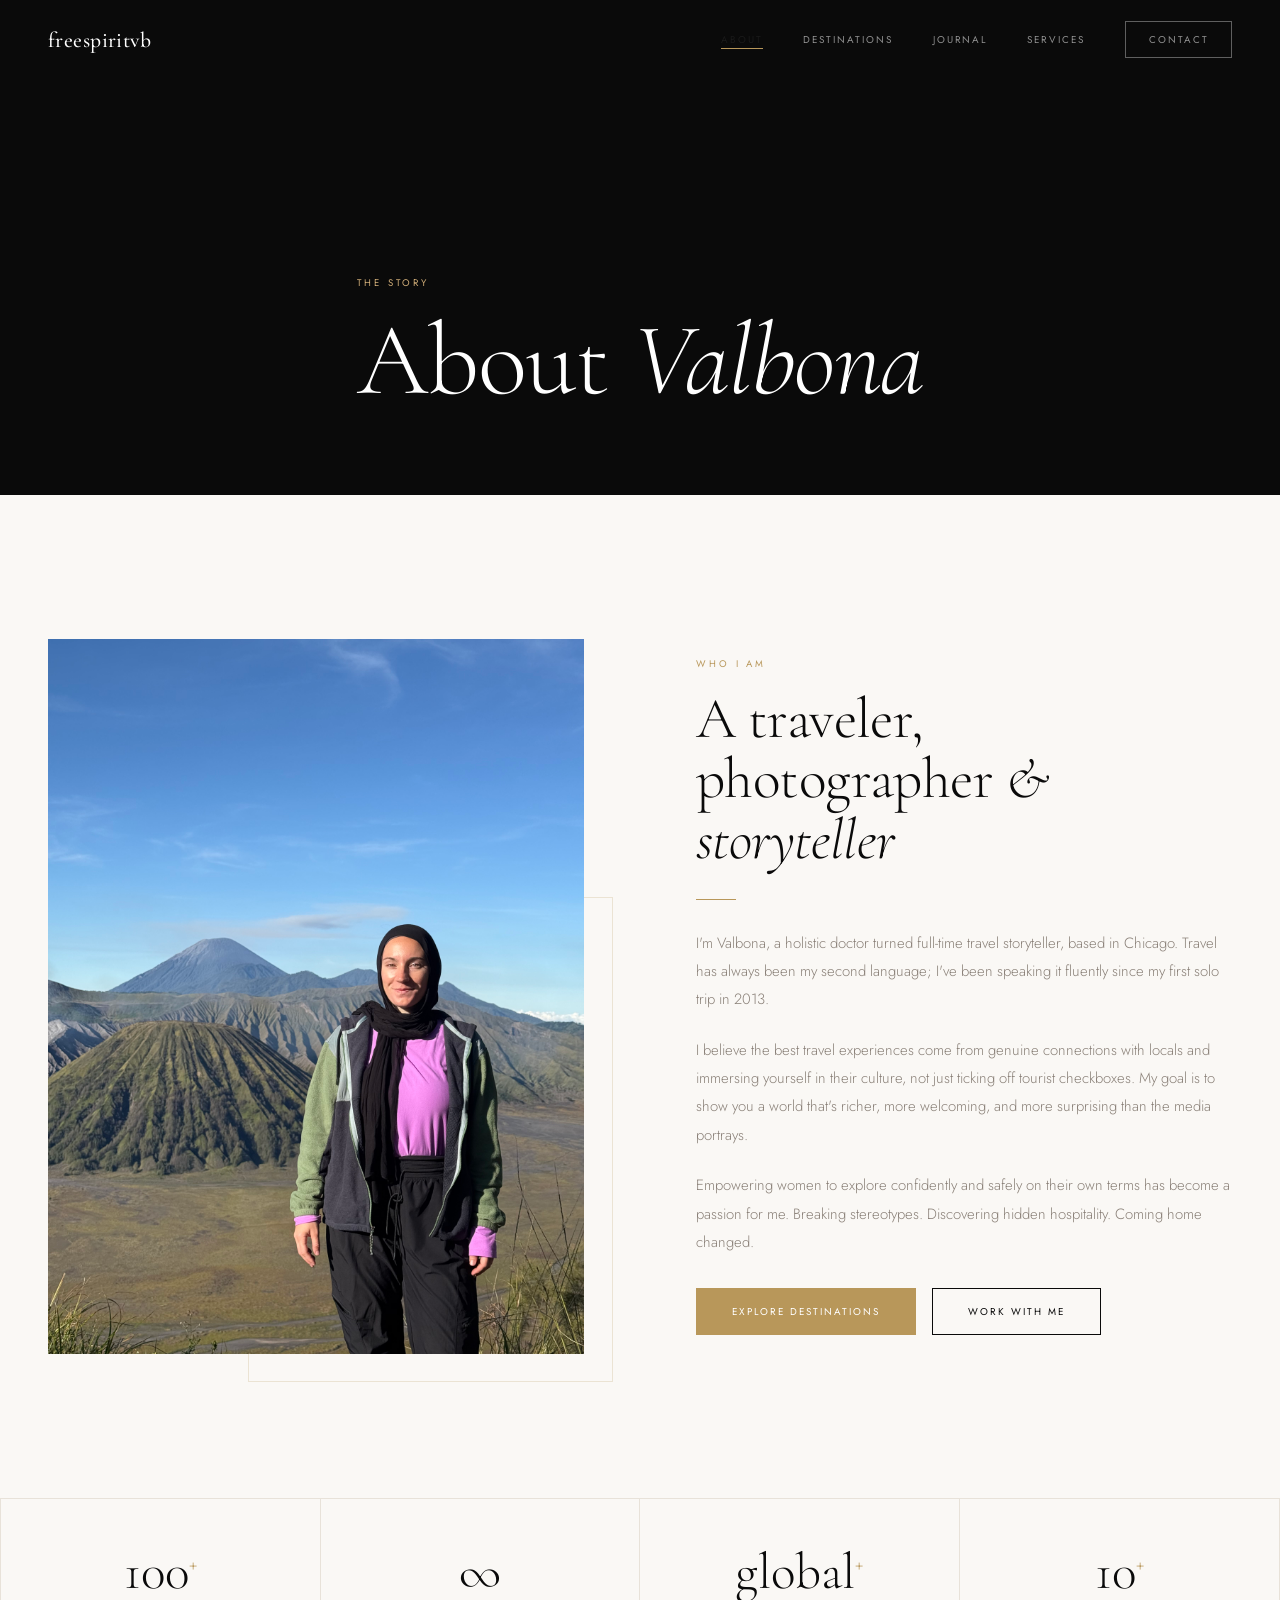
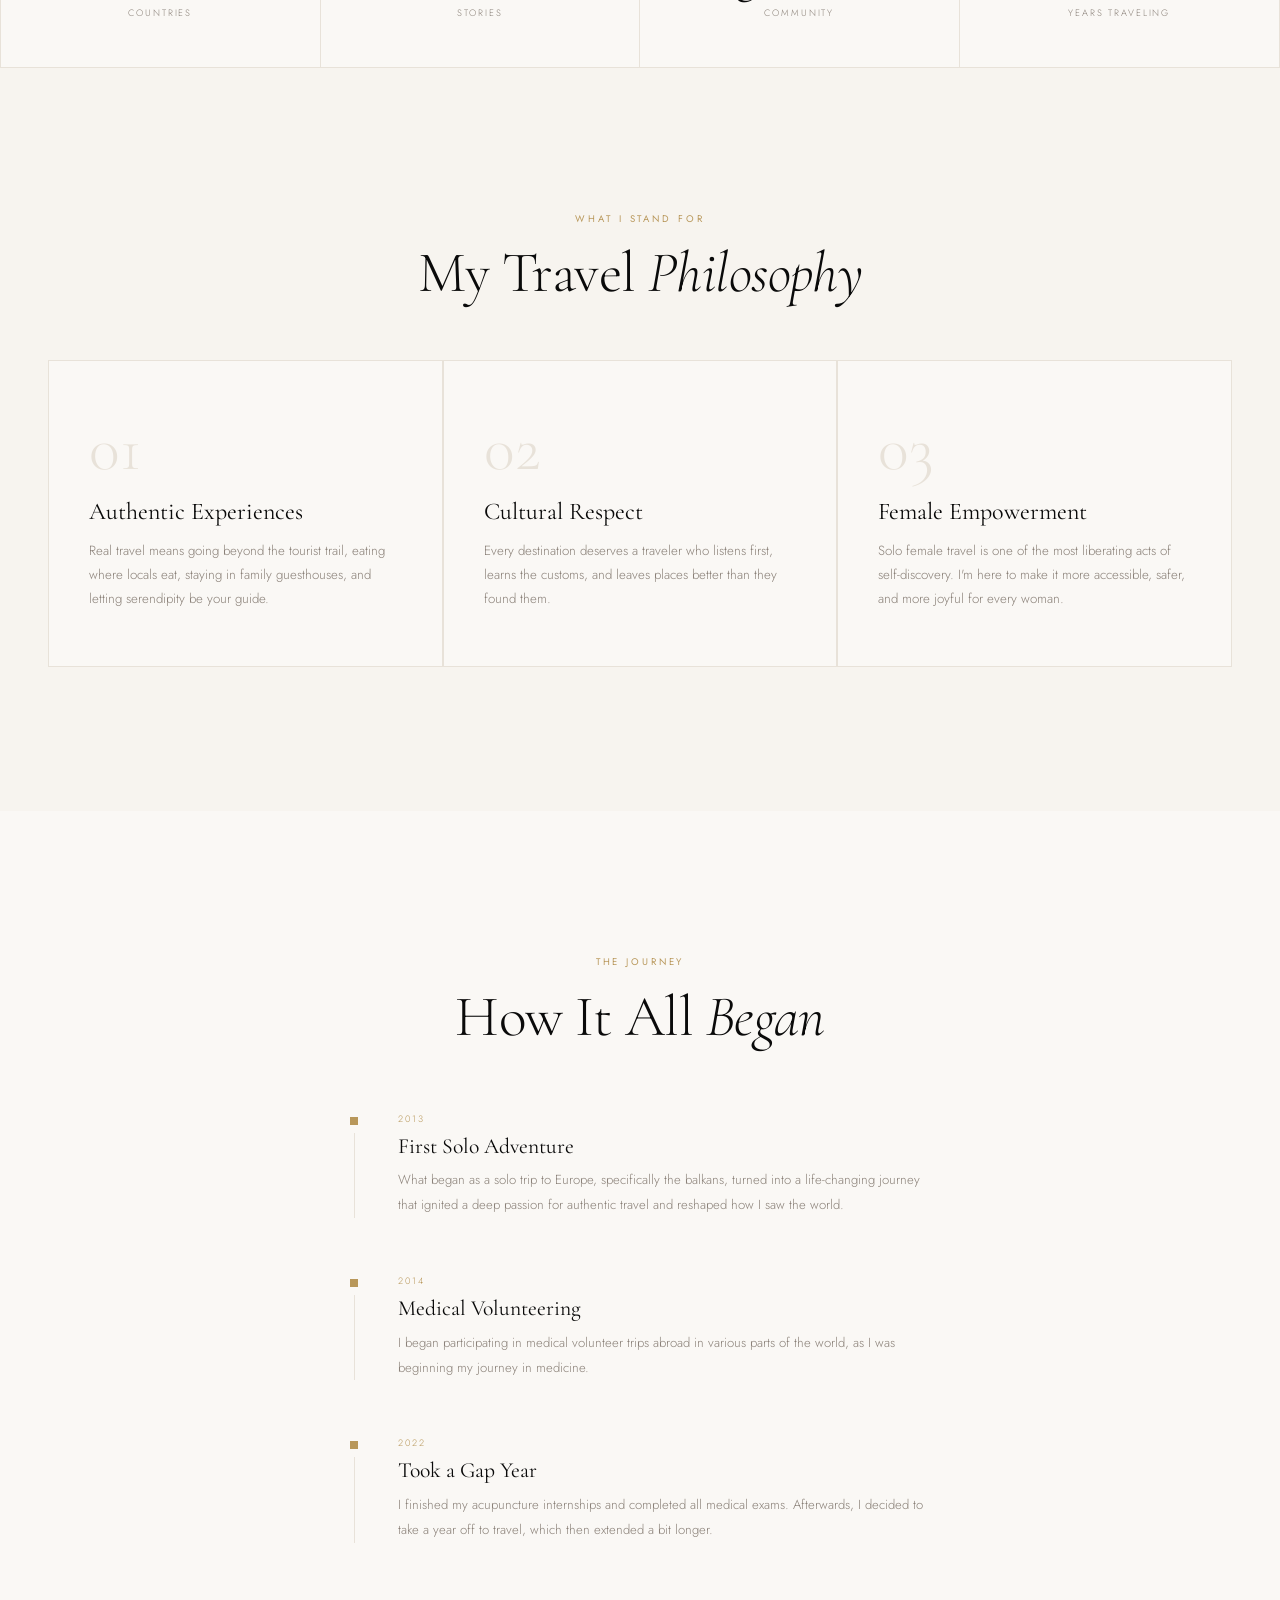
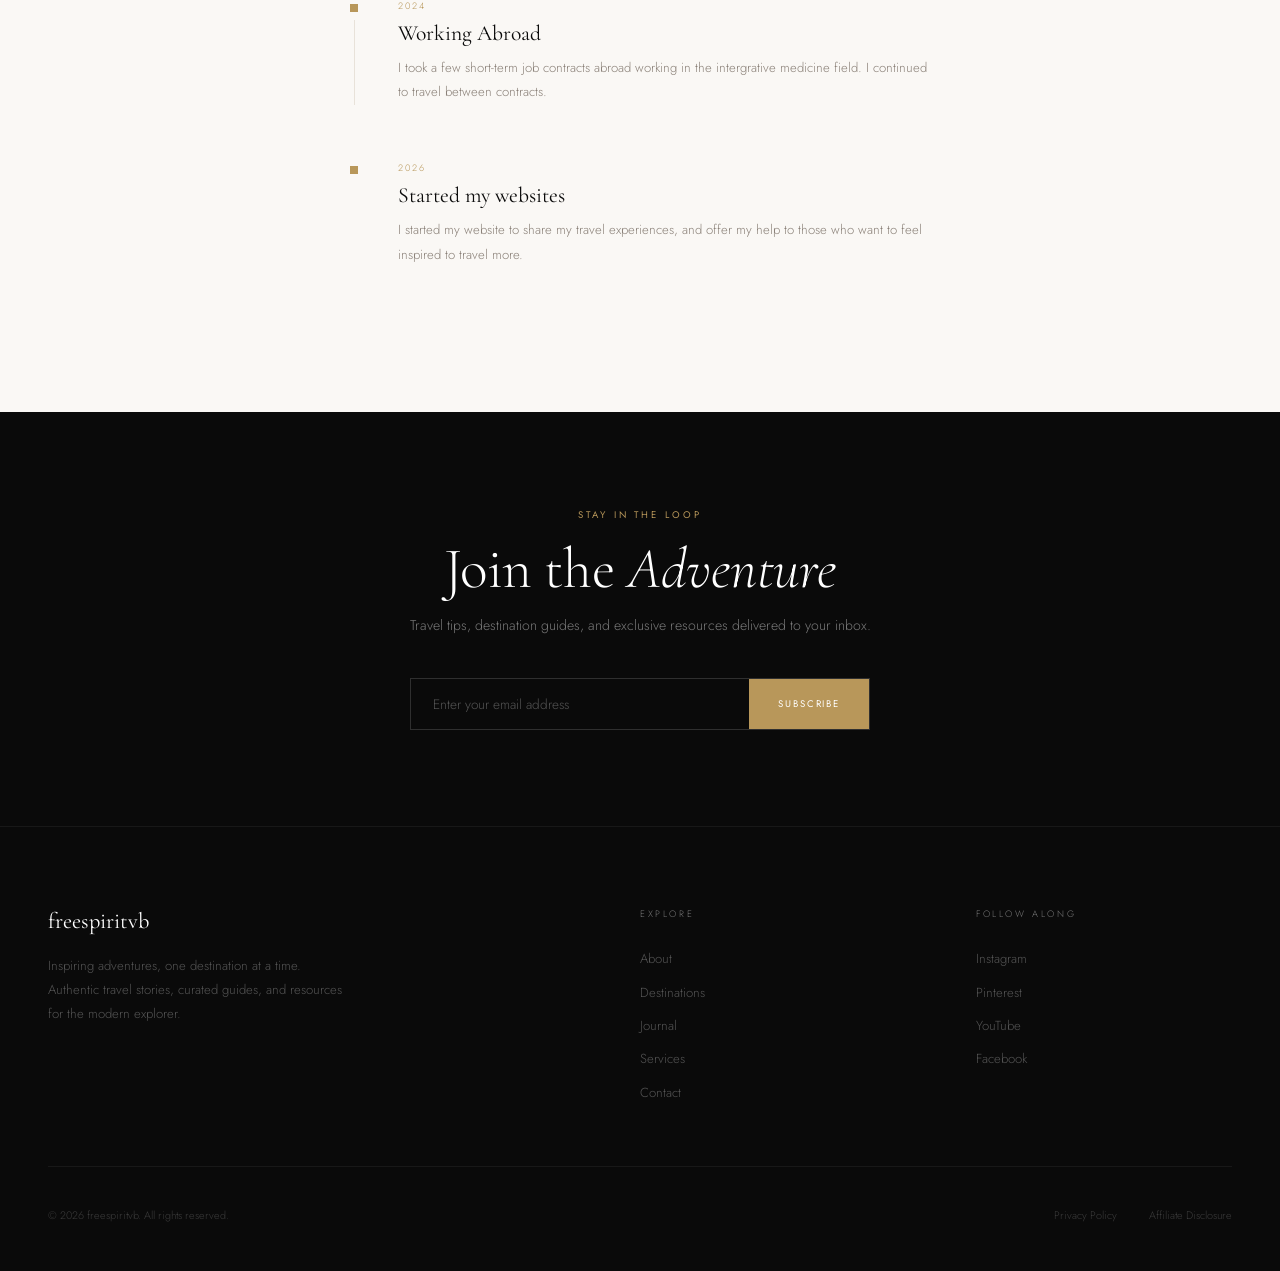
==== commit 774c95cc: "Update about.html" ====
--- a/about.html
+++ b/about.html
@@ -92,7 +92,7 @@
     <div class="container">
       <div class="about-intro">
         <div class="about-img-wrap reveal">
-          <div class="img-zoom"><img src="https://images.unsplash.com/photo-1500835556837-99ac94a94552?w=900&q=85" alt="Valbona" loading="lazy"/></div>
+          <div class="img-zoom"><img src="images/IMG_5706.jpg" alt="Valbona" loading="lazy"/></div>
           <div class="about-frame"></div>
         </div>
         <div class="reveal rv1">
